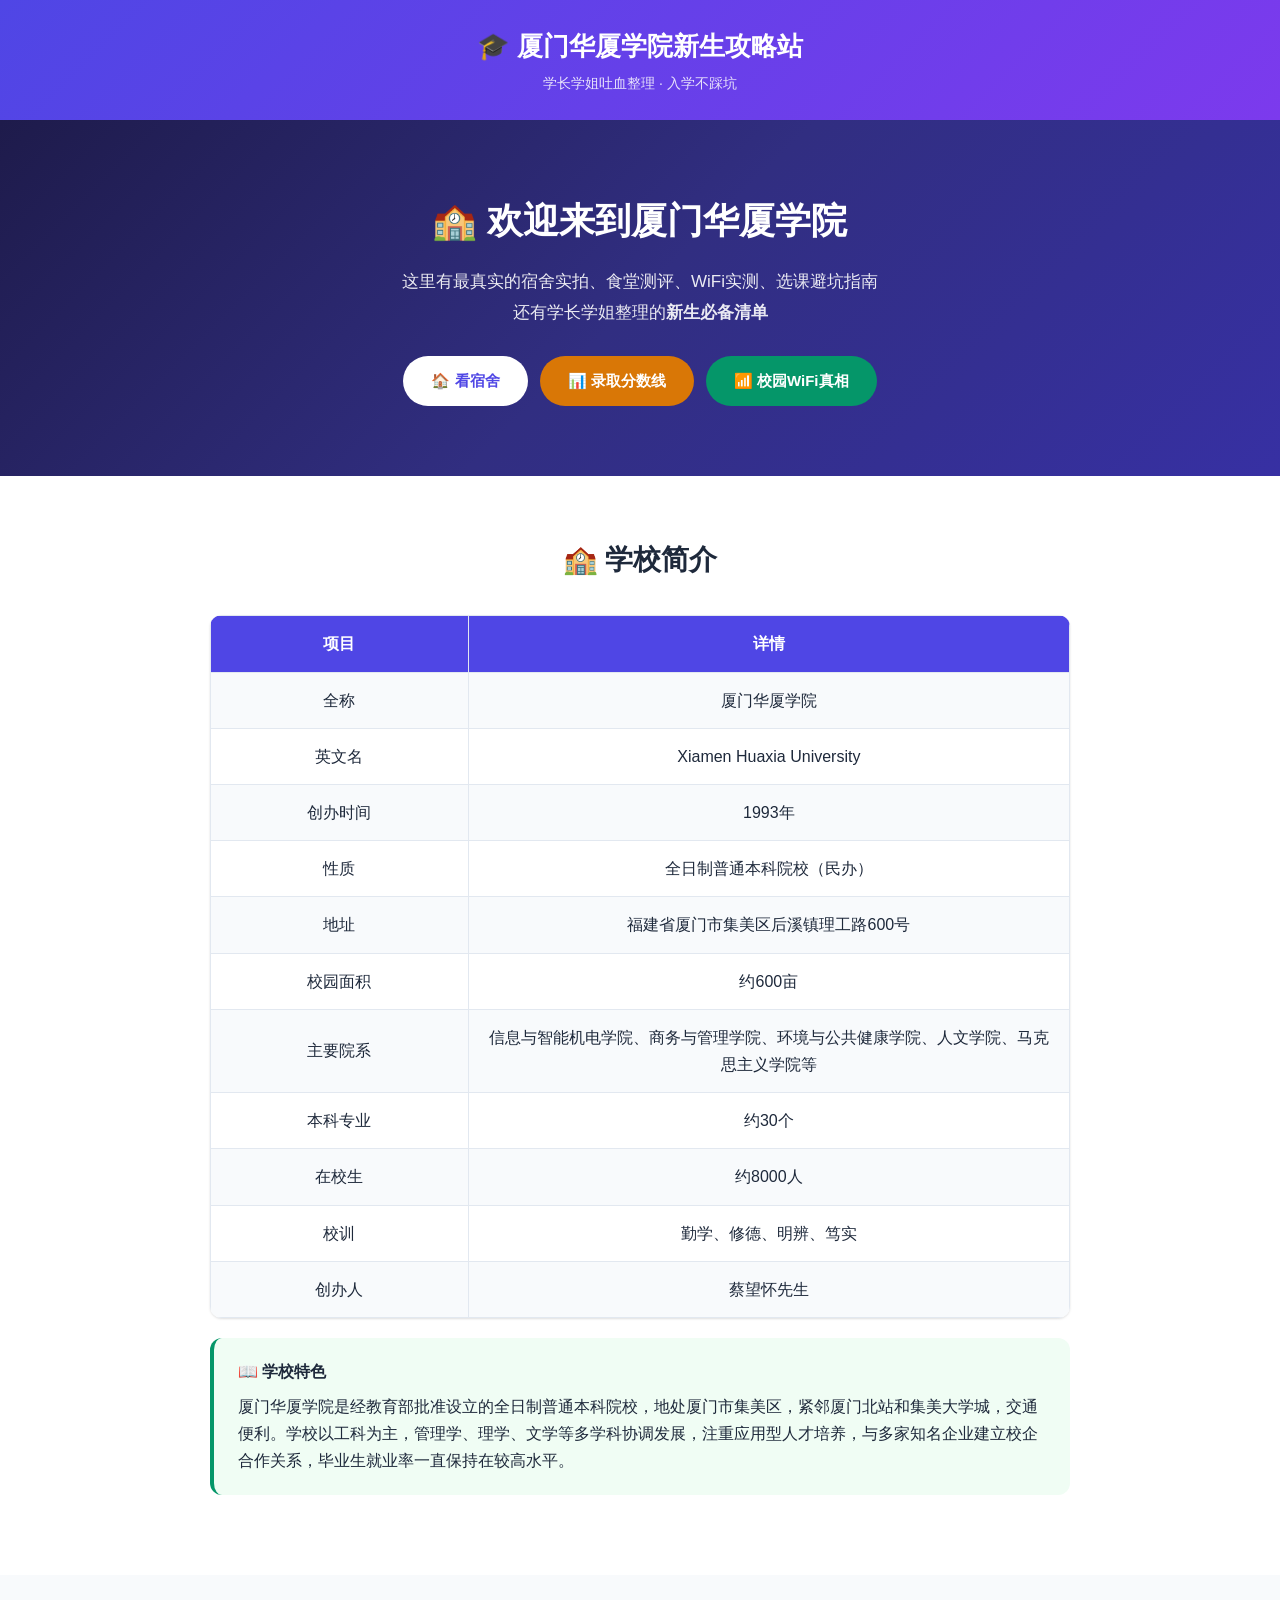
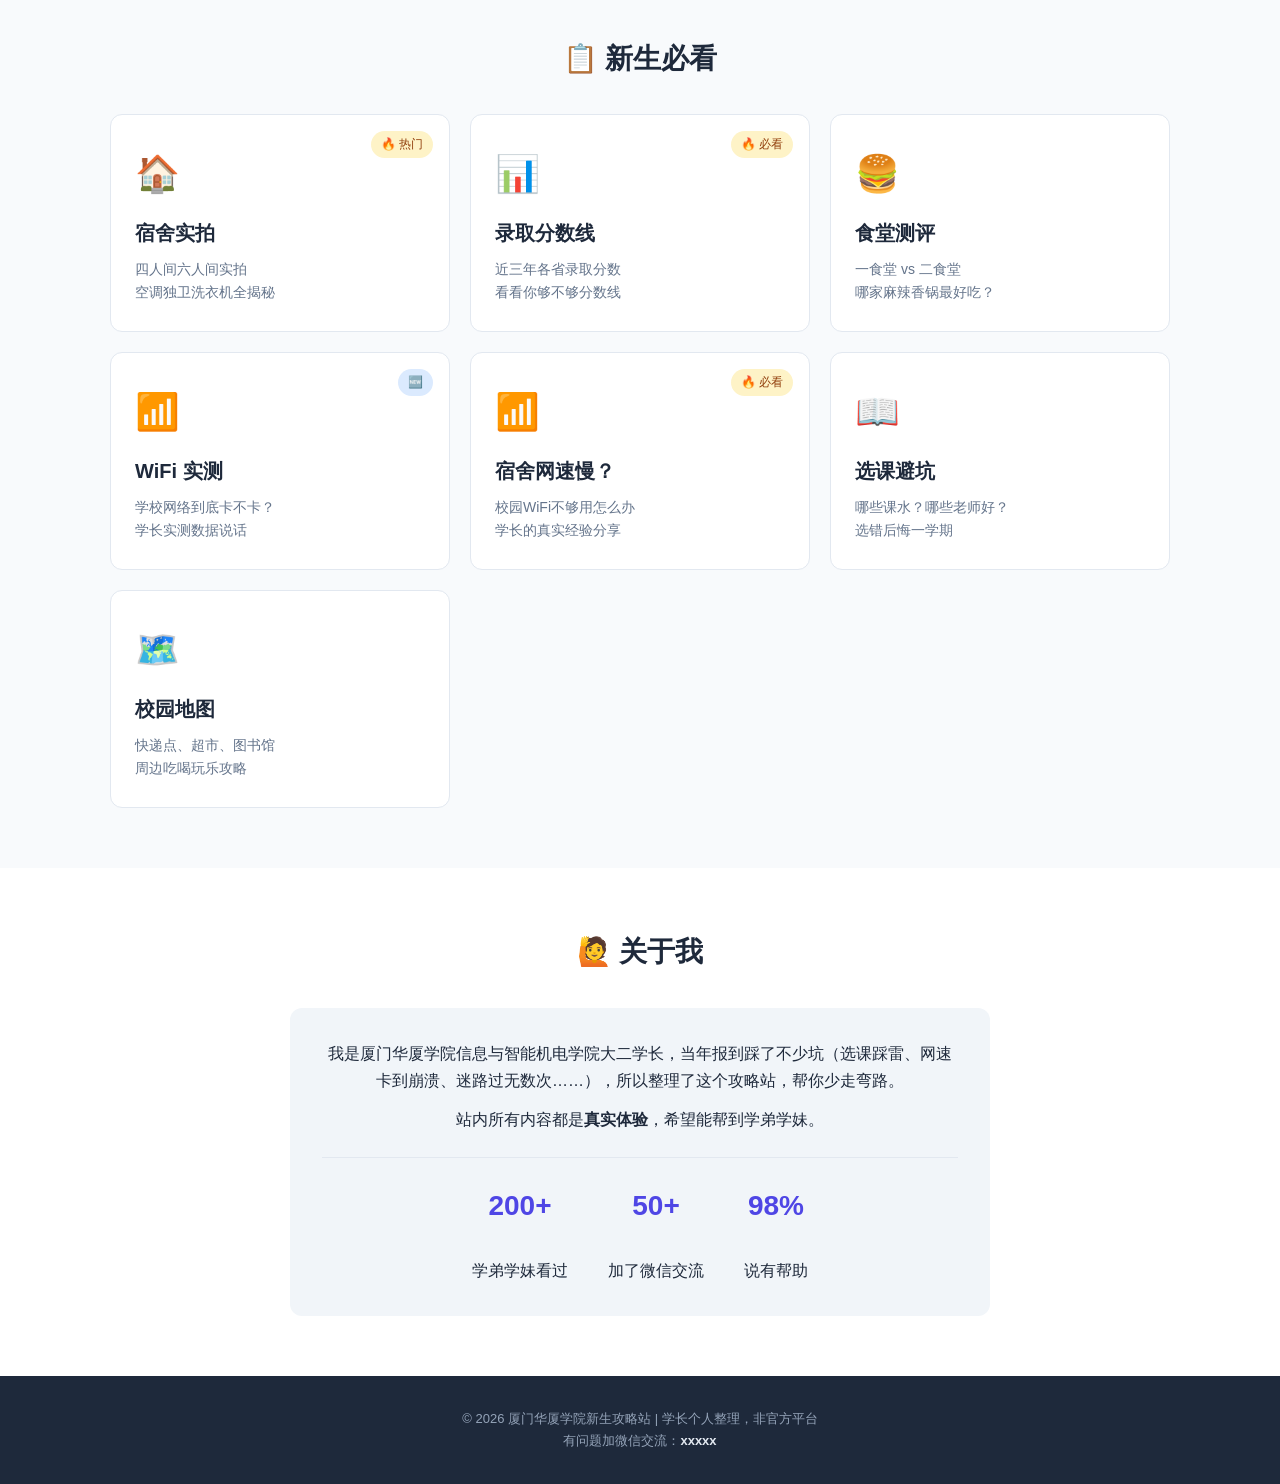
==== index.html @ 302c702e "完善：替换为厦门华厦学院真实信息 + 新增录取分数线页面" ====
<!DOCTYPE html>
<html lang="zh-CN">
<head>
<meta charset="UTF-8">
<meta name="viewport" content="width=device-width, initial-scale=1.0">
<title>厦门华厦学院新生攻略 — 学长整理的入学指南</title>
<meta name="description" content="厦门华厦学院最全新生攻略：学校简介、宿舍实拍、食堂测评、校园WiFi避坑、选课指南、录取分数线、流量解决方案。学长倾心整理，新生必看！">
<link rel="stylesheet" href="style.css">
</head>
<body>

<header class="header">
  <div class="container">
    <h1>🎓 厦门华厦学院新生攻略站</h1>
    <p class="subtitle">学长学姐吐血整理 · 入学不踩坑</p>
  </div>
</header>

<!-- ====== Hero ====== -->
<section class="hero">
  <div class="container">
    <div class="hero-content">
      <h2>🏫 欢迎来到厦门华厦学院</h2>
      <p>这里有最真实的宿舍实拍、食堂测评、WiFi实测、选课避坑指南<br>还有学长学姐整理的<b>新生必备清单</b></p>
      <div class="hero-buttons">
        <a href="dorm.html" class="btn btn-primary">🏠 看宿舍</a>
        <a href="scores.html" class="btn btn-warning">📊 录取分数线</a>
        <a href="wifi.html" class="btn btn-success">📶 校园WiFi真相</a>
      </div>
    </div>
  </div>
</section>

<!-- ====== 学校简介 ====== -->
<section class="section" style="background:#fff;">
  <div class="container" style="max-width:900px;">
    <h2 class="section-title">🏫 学校简介</h2>

    <table class="compare-table">
      <tr><th style="width:30%;">项目</th><th>详情</th></tr>
      <tr><td>全称</td><td>厦门华厦学院</td></tr>
      <tr><td>英文名</td><td>Xiamen Huaxia University</td></tr>
      <tr><td>创办时间</td><td>1993年</td></tr>
      <tr><td>性质</td><td>全日制普通本科院校（民办）</td></tr>
      <tr><td>地址</td><td>福建省厦门市集美区后溪镇理工路600号</td></tr>
      <tr><td>校园面积</td><td>约600亩</td></tr>
      <tr><td>主要院系</td><td>信息与智能机电学院、商务与管理学院、环境与公共健康学院、人文学院、马克思主义学院等</td></tr>
      <tr><td>本科专业</td><td>约30个</td></tr>
      <tr><td>在校生</td><td>约8000人</td></tr>
      <tr><td>校训</td><td>勤学、修德、明辨、笃实</td></tr>
      <tr><td>创办人</td><td>蔡望怀先生</td></tr>
    </table>

    <div class="info-box tip" style="margin-top:20px;">
      <h4>📖 学校特色</h4>
      <p>厦门华厦学院是经教育部批准设立的全日制普通本科院校，地处厦门市集美区，紧邻厦门北站和集美大学城，交通便利。学校以工科为主，管理学、理学、文学等多学科协调发展，注重应用型人才培养，与多家知名企业建立校企合作关系，毕业生就业率一直保持在较高水平。</p>
    </div>
  </div>
</section>

<!-- ====== 快速导航卡片 ====== -->
<section class="section cards-section">
  <div class="container">
    <h2 class="section-title">📋 新生必看</h2>
    <div class="cards-grid">

      <a href="dorm.html" class="card">
        <div class="card-icon">🏠</div>
        <h3>宿舍实拍</h3>
        <p>四人间六人间实拍<br>空调独卫洗衣机全揭秘</p>
        <span class="card-tag hot">🔥 热门</span>
      </a>

      <a href="scores.html" class="card">
        <div class="card-icon">📊</div>
        <h3>录取分数线</h3>
        <p>近三年各省录取分数<br>看看你够不够分数线</p>
        <span class="card-tag hot">🔥 必看</span>
      </a>

      <a href="canteen.html" class="card">
        <div class="card-icon">🍔</div>
        <h3>食堂测评</h3>
        <p>一食堂 vs 二食堂<br>哪家麻辣香锅最好吃？</p>
      </a>

      <a href="wifi.html" class="card">
        <div class="card-icon">📶</div>
        <h3>WiFi 实测</h3>
        <p>学校网络到底卡不卡？<br>学长实测数据说话</p>
        <span class="card-tag new">🆕</span>
      </a>

      <a href="card.html" class="card">
        <div class="card-icon">📶</div>
        <h3>宿舍网速慢？</h3>
        <p>校园WiFi不够用怎么办<br>学长的真实经验分享</p>
        <span class="card-tag hot">🔥 必看</span>
      </a>

      <a href="course.html" class="card">
        <div class="card-icon">📖</div>
        <h3>选课避坑</h3>
        <p>哪些课水？哪些老师好？<br>选错后悔一学期</p>
      </a>

      <a href="map.html" class="card">
        <div class="card-icon">🗺️</div>
        <h3>校园地图</h3>
        <p>快递点、超市、图书馆<br>周边吃喝玩乐攻略</p>
      </a>

    </div>
  </div>
</section>

<!-- ====== 信任区 ====== -->
<section class="section trust">
  <div class="container">
    <h2 class="section-title">🙋 关于我</h2>
    <div class="trust-box">
      <p>我是厦门华厦学院信息与智能机电学院大二学长，当年报到踩了不少坑（选课踩雷、网速卡到崩溃、迷路过无数次……），所以整理了这个攻略站，帮你少走弯路。</p>
      <p>站内所有内容都是<strong>真实体验</strong>，希望能帮到学弟学妹。</p>
      <div class="trust-stats">
        <div><strong>200+</strong><br>学弟学妹看过</div>
        <div><strong>50+</strong><br>加了微信交流</div>
        <div><strong>98%</strong><br>说有帮助</div>
      </div>
    </div>
  </div>
</section>

<footer class="footer">
  <div class="container">
    <p>© 2026 厦门华厦学院新生攻略站 | 学长个人整理，非官方平台</p>
    <p>有问题加微信交流：<strong>xxxxx</strong></p>
  </div>
</footer>

</body>
</html>
---- style.css ----
/* ══════════════════════════════════════════════
   XX大学新生攻略站 全局样式
   ══════════════════════════════════════════════ */

* { margin: 0; padding: 0; box-sizing: border-box; }

:root {
  --primary: #4f46e5;
  --primary-dark: #4338ca;
  --success: #059669;
  --warning: #d97706;
  --danger: #dc2626;
  --bg: #f8fafc;
  --bg-card: #fff;
  --text: #1e293b;
  --text-light: #64748b;
  --border: #e2e8f0;
  --shadow: 0 1px 3px rgba(0,0,0,.08), 0 1px 2px rgba(0,0,0,.06);
  --shadow-lg: 0 10px 25px rgba(0,0,0,.1);
  --radius: 12px;
}

body {
  font-family: -apple-system, BlinkMacSystemFont, 'Segoe UI', 'PingFang SC', 'Microsoft YaHei', sans-serif;
  background: var(--bg);
  color: var(--text);
  line-height: 1.7;
}

.container { max-width: 1100px; margin: 0 auto; padding: 0 20px; }
.section { padding: 60px 0; }
.section-title { font-size: 28px; font-weight: 800; margin-bottom: 32px; text-align: center; }

/* Header */
.header {
  background: linear-gradient(135deg, var(--primary), #7c3aed);
  color: #fff; padding: 24px 0; text-align: center;
}
.header h1 { font-size: 26px; }
.header .subtitle { font-size: 14px; opacity: .85; margin-top: 4px; }

/* Hero */
.hero {
  background: linear-gradient(135deg, #1e1b4b 0%, #312e81 50%, #3730a3 100%);
  color: #fff; padding: 70px 0; text-align: center;
}
.hero h2 { font-size: 36px; margin-bottom: 16px; }
.hero p { font-size: 17px; opacity: .9; line-height: 1.8; }
.hero-buttons { margin-top: 28px; display: flex; gap: 12px; justify-content: center; flex-wrap: wrap; }

/* Buttons */
.btn {
  display: inline-block; padding: 12px 28px; border-radius: 50px;
  font-size: 15px; font-weight: 600; text-decoration: none;
  transition: transform .2s, box-shadow .2s;
}
.btn:hover { transform: translateY(-2px); box-shadow: var(--shadow-lg); }
.btn-primary { background: #fff; color: var(--primary); }
.btn-warning { background: var(--warning); color: #fff; }
.btn-success { background: var(--success); color: #fff; }
.btn-outline { border: 2px solid #fff; color: #fff; background: transparent; }
.btn-lg { padding: 16px 40px; font-size: 18px; }

/* Cards Grid */
.cards-grid {
  display: grid;
  grid-template-columns: repeat(auto-fit, minmax(300px, 1fr));
  gap: 20px;
}
.card {
  background: var(--bg-card); border-radius: var(--radius);
  padding: 28px 24px; text-decoration: none; color: var(--text);
  border: 1px solid var(--border);
  transition: transform .2s, box-shadow .2s;
  position: relative; overflow: hidden;
}
.card:hover { transform: translateY(-4px); box-shadow: var(--shadow-lg); }
.card-icon { font-size: 36px; margin-bottom: 12px; }
.card h3 { font-size: 20px; margin-bottom: 8px; }
.card p { font-size: 14px; color: var(--text-light); line-height: 1.6; }
.card-tag {
  position: absolute; top: 16px; right: 16px;
  font-size: 12px; padding: 3px 10px; border-radius: 20px;
  background: #fef3c7; color: #92400e;
}
.card-tag.new { background: #dbeafe; color: #1e40af; }

/* Trust */
.trust { background: #fff; }
.trust-box {
  max-width: 700px; margin: 0 auto; text-align: center;
  background: #f1f5f9; padding: 32px; border-radius: var(--radius);
}
.trust-box p { margin-bottom: 12px; }
.trust-stats {
  display: flex; gap: 40px; justify-content: center;
  margin-top: 24px; padding-top: 24px; border-top: 1px solid var(--border);
}
.trust-stats div { text-align: center; }
.trust-stats strong { font-size: 28px; color: var(--primary); display: block; }

/* Footer */
.footer {
  background: #1e293b; color: #94a3b8;
  text-align: center; padding: 32px 0; font-size: 13px;
}
.footer strong { color: #e2e8f0; }

/* Page Banner */
.page-banner {
  background: linear-gradient(135deg, #1e1b4b, #3730a3);
  color: #fff; padding: 50px 0; text-align: center;
}
.page-banner h2 { font-size: 32px; margin-bottom: 8px; }
.page-banner p { opacity: .85; }

/* Content area */
.content-area { padding: 50px 0; }
.content-area .container { max-width: 800px; }
.content-area h3 { font-size: 22px; margin: 32px 0 12px; color: var(--primary); }
.content-area h3:first-child { margin-top: 0; }
.content-area p { margin-bottom: 16px; color: var(--text-light); }

/* Info Box */
.info-box {
  border-radius: var(--radius); padding: 20px 24px; margin: 20px 0;
  border-left: 4px solid;
}
.info-box.tip { background: #f0fdf4; border-color: var(--success); }
.info-box.warn { background: #fffbeb; border-color: var(--warning); }
.info-box.danger { background: #fef2f2; border-color: var(--danger); }
.info-box h4 { margin-bottom: 8px; font-size: 16px; }

/* Table */
.compare-table {
  width: 100%; border-collapse: collapse; margin: 20px 0;
  border-radius: var(--radius); overflow: hidden;
  box-shadow: var(--shadow);
}
.compare-table th, .compare-table td {
  padding: 14px 16px; text-align: center; border: 1px solid var(--border);
}
.compare-table th { background: var(--primary); color: #fff; font-weight: 600; }
.compare-table tr:nth-child(even) { background: #f8fafc; }
.compare-table .highlight { background: #fef3c7 !important; font-weight: 700; }

/* CTA Section */
.cta-section {
  background: linear-gradient(135deg, var(--primary), #7c3aed);
  color: #fff; border-radius: var(--radius);
  padding: 40px; text-align: center; margin: 40px 0;
}
.cta-section h3 { color: #fff !important; font-size: 24px; margin-bottom: 12px; }
.cta-section p { color: rgba(255,255,255,.9) !important; margin-bottom: 20px; }
.cta-section .btn { background: #fff; color: var(--primary); }

/* QR / Contact */
.contact-row {
  display: flex; gap: 24px; flex-wrap: wrap; margin-top: 24px;
}
.contact-card {
  flex: 1; min-width: 200px;
  background: var(--bg-card); border-radius: var(--radius);
  padding: 24px; text-align: center; border: 1px solid var(--border);
}
.contact-card h4 { margin-bottom: 8px; }
.contact-card .big-icon { font-size: 40px; }

/* Back link */
.back-link {
  display: inline-block; margin-bottom: 20px;
  color: var(--text-light); text-decoration: none; font-size: 14px;
}
.back-link:hover { color: var(--primary); }

/* Photo grid (dorm) */
.photo-grid {
  display: grid;
  grid-template-columns: repeat(auto-fit, minmax(240px, 1fr));
  gap: 16px; margin: 20px 0;
}
.photo-card {
  background: var(--bg-card); border-radius: var(--radius);
  padding: 16px; border: 1px solid var(--border); text-align: center;
}
.photo-placeholder {
  width: 100%; height: 180px; border-radius: 8px;
  display: flex; align-items: center; justify-content: center;
  font-size: 48px; color: #94a3b8; margin-bottom: 10px;
}
.photo-card p { font-size: 13px; margin: 0 !important; }

/* Responsive */
@media (max-width: 768px) {
  .hero h2 { font-size: 26px; }
  .cards-grid { grid-template-columns: 1fr; }
  .hero-buttons { flex-direction: column; align-items: center; }
  .trust-stats { flex-direction: column; gap: 16px; }
  .compare-table { font-size: 12px; }
  .compare-table th, .compare-table td { padding: 8px; }
}
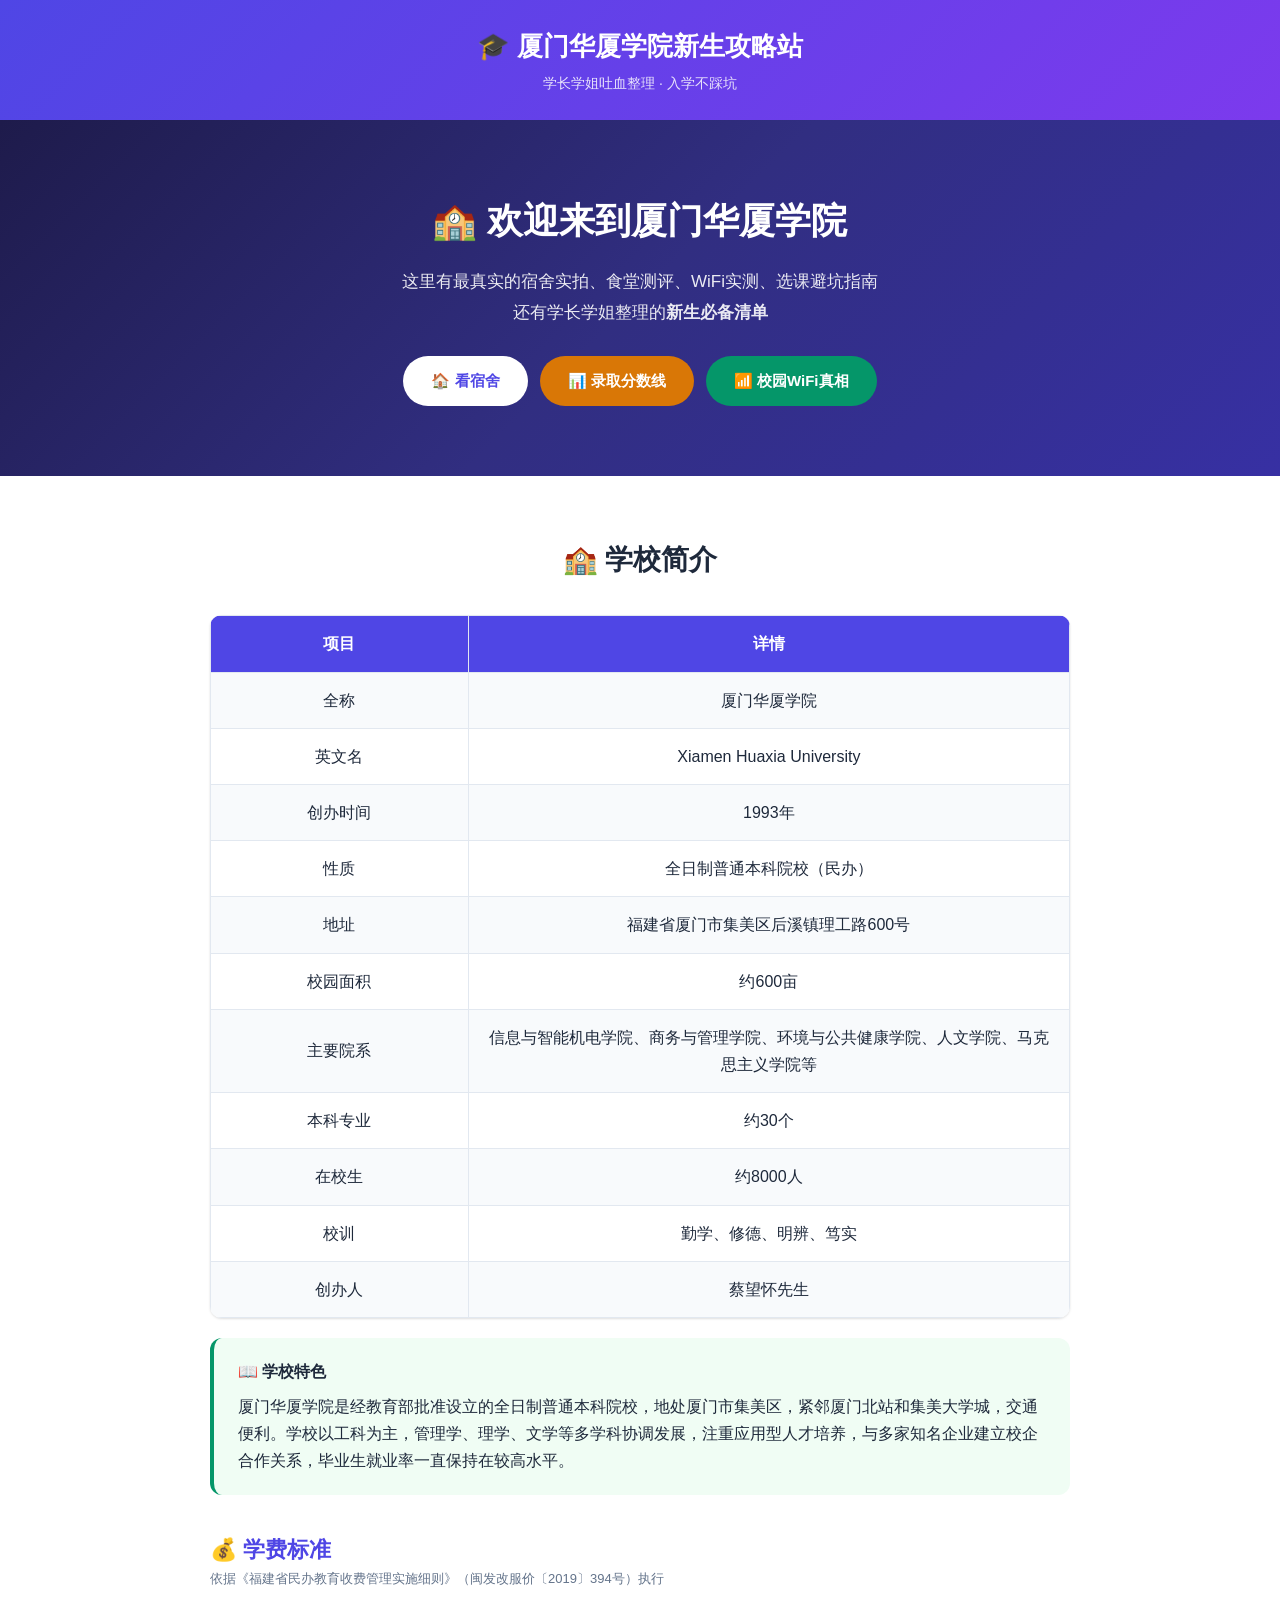
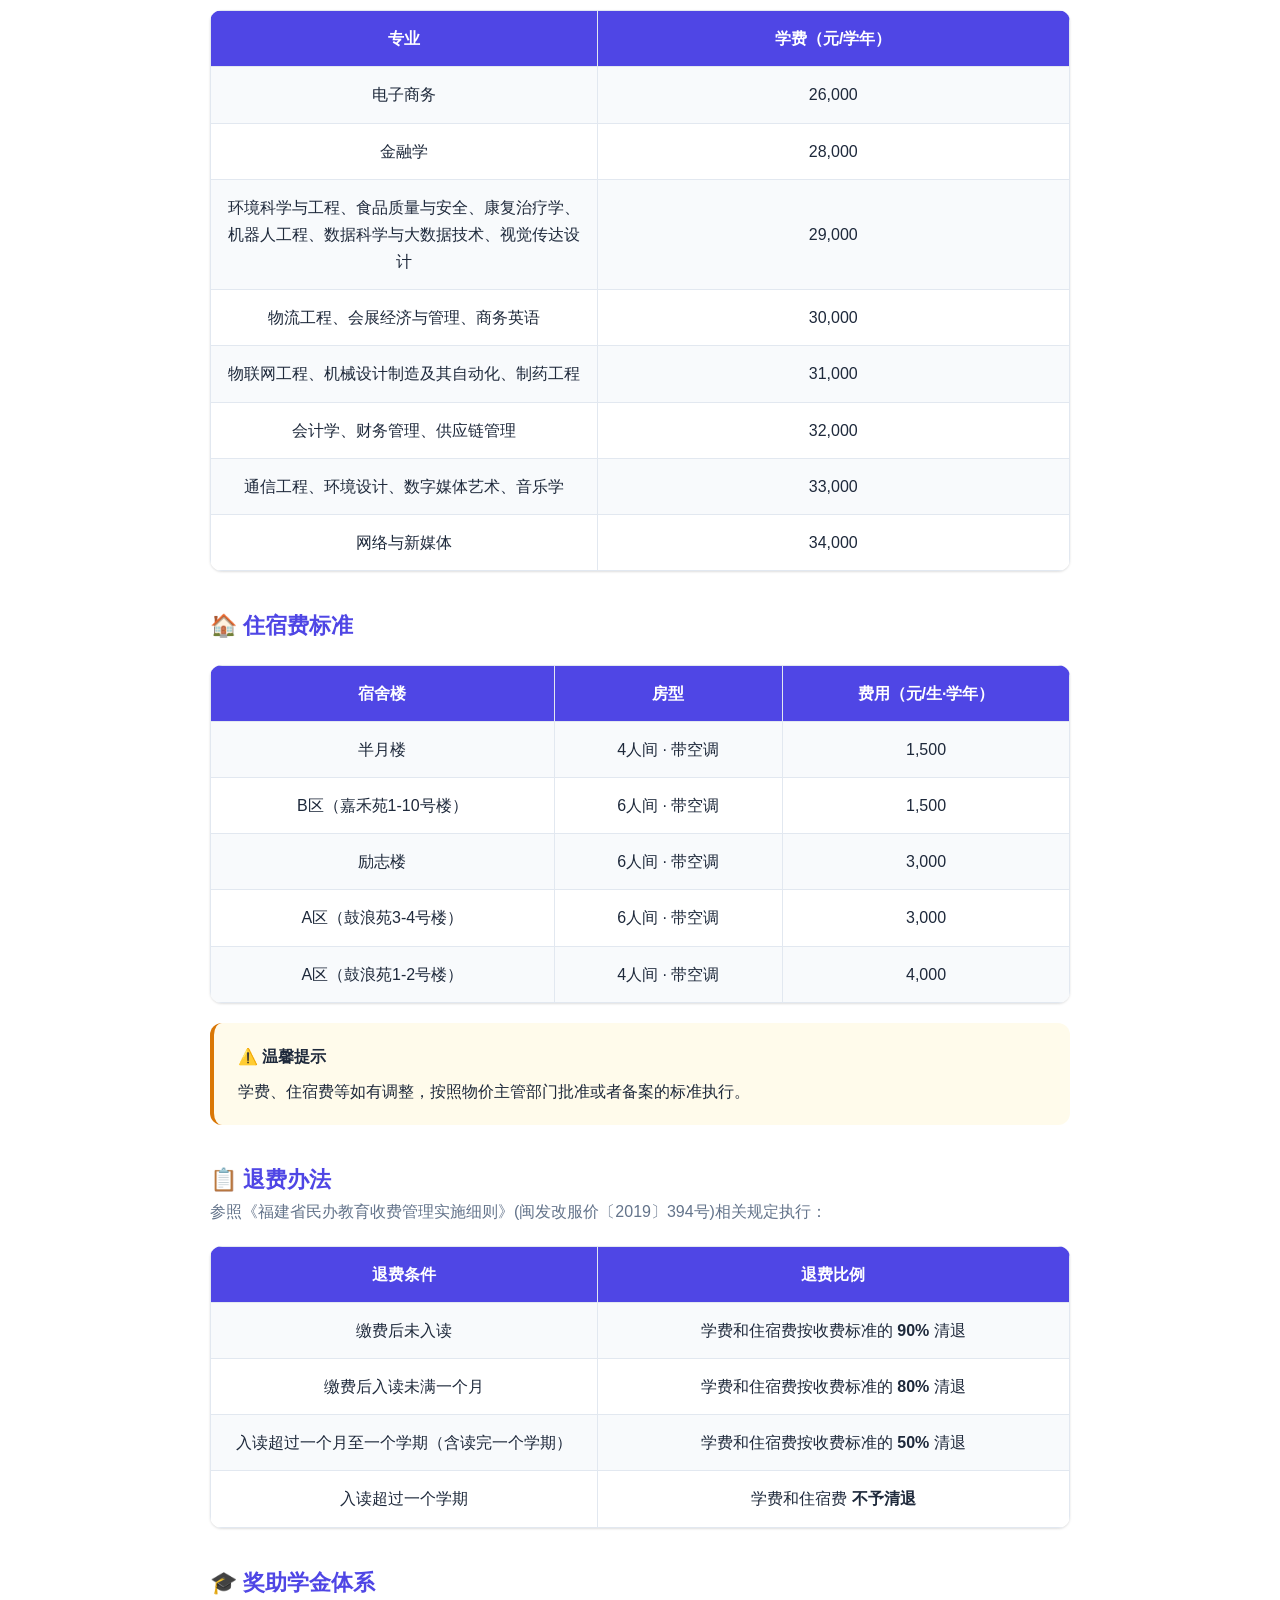
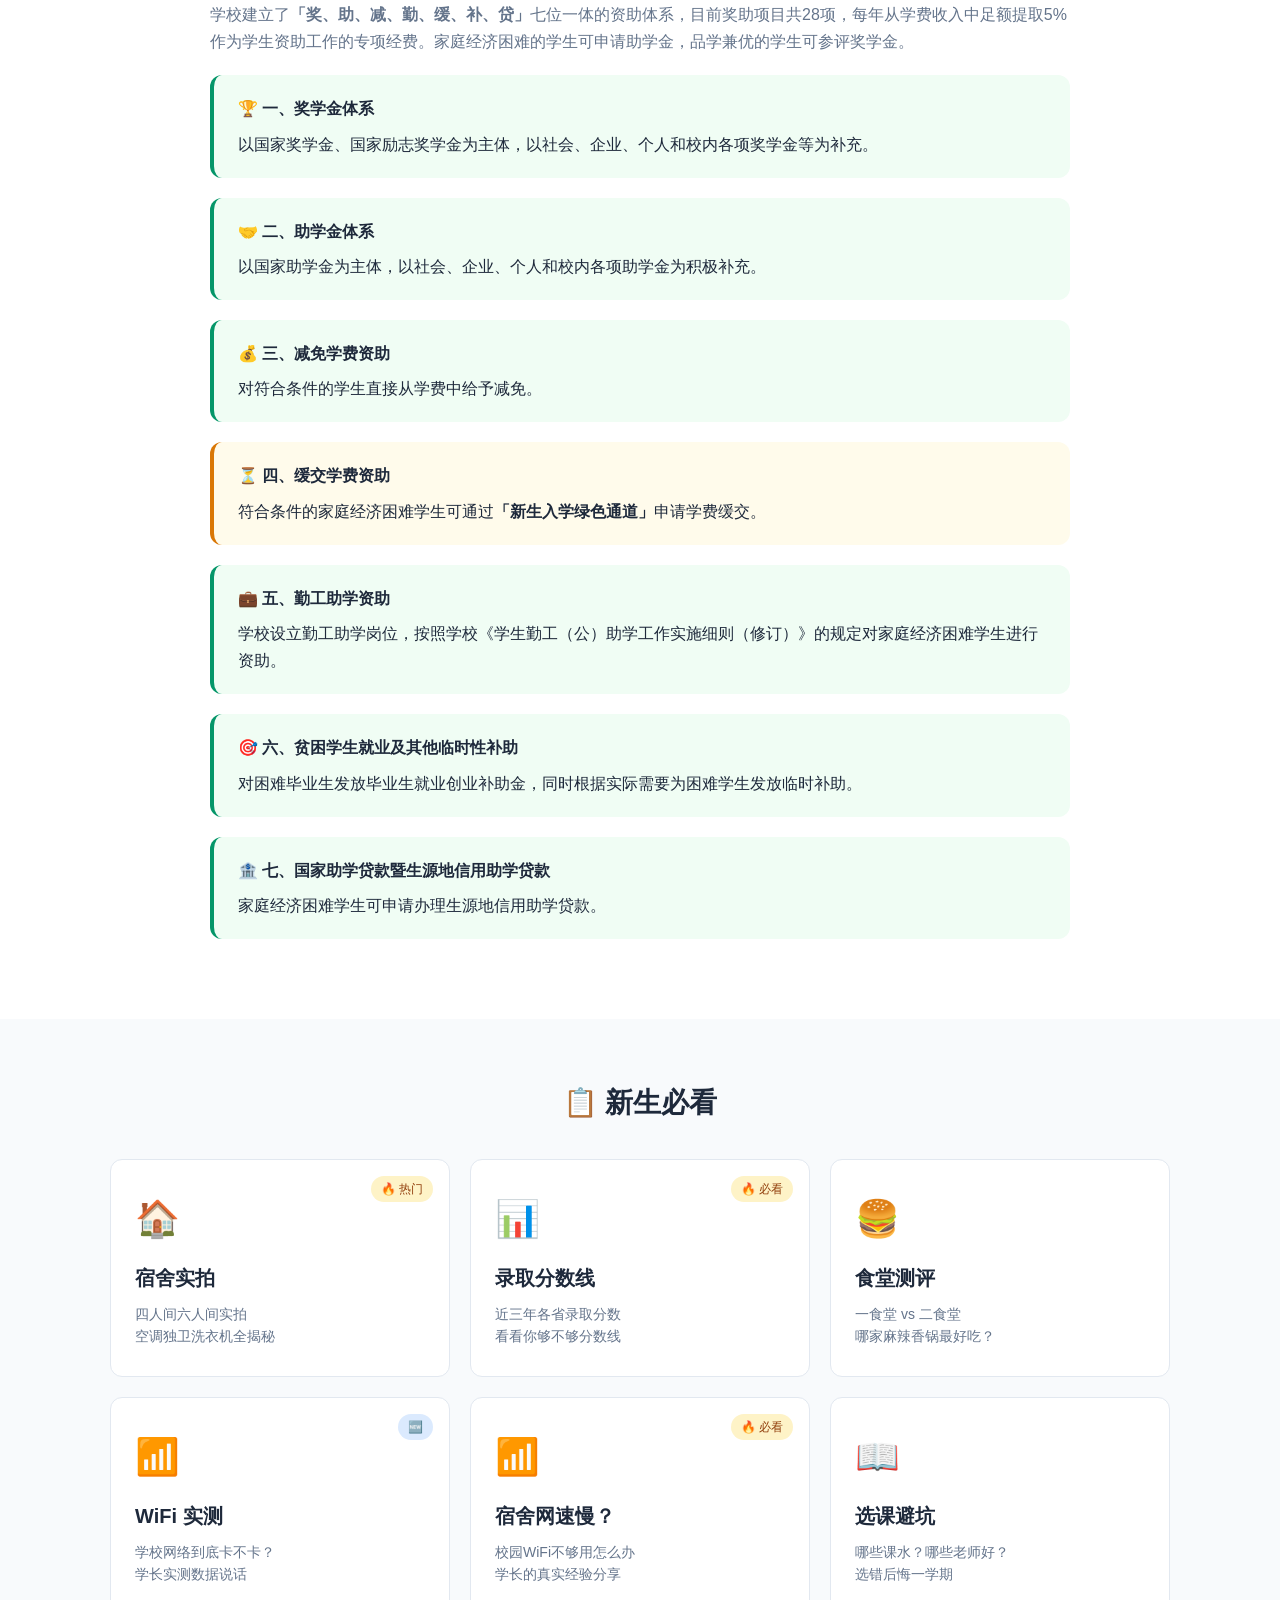
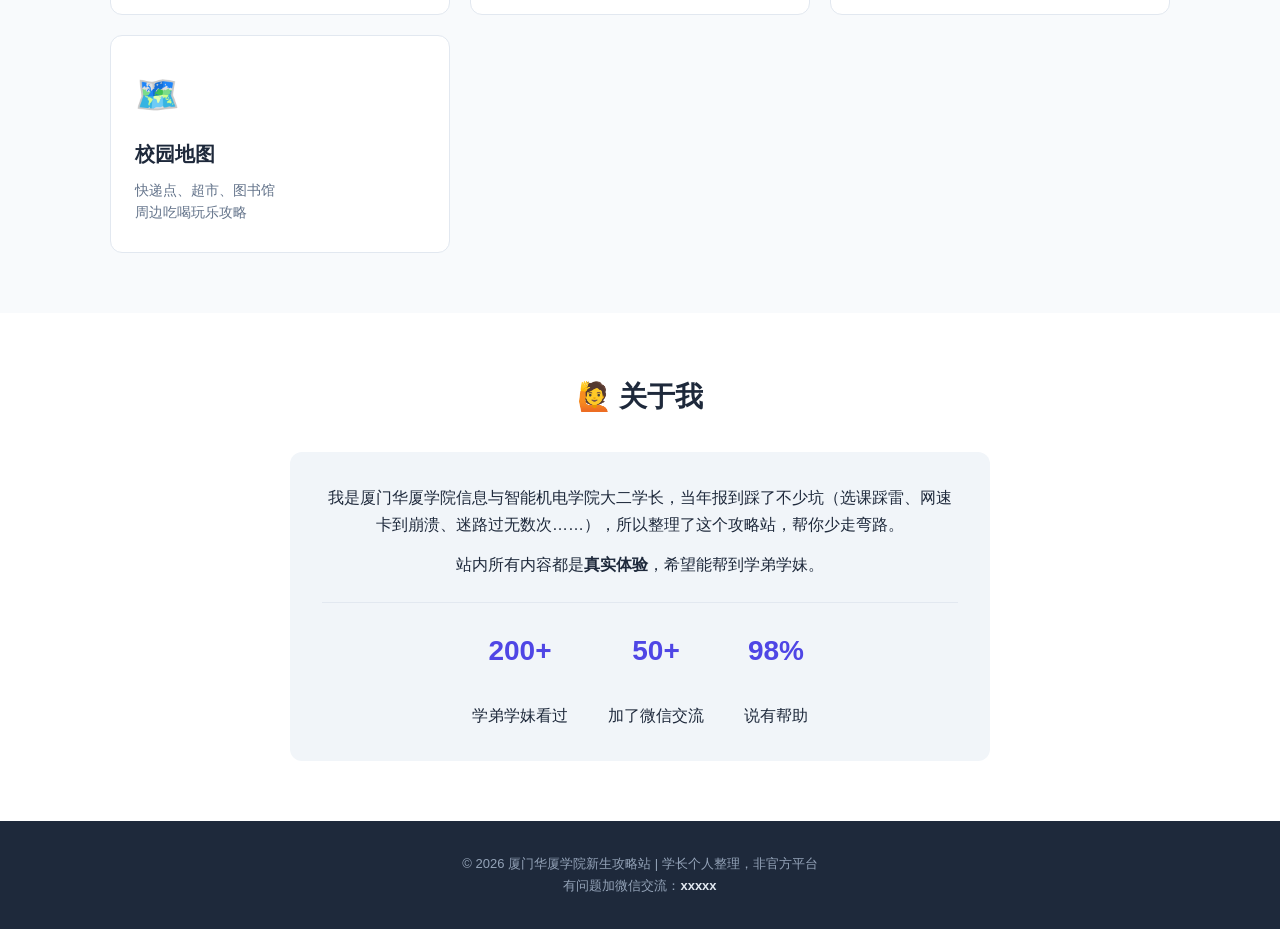
==== commit b6400f6c: "新增学费、住宿费、退费办法及奖助学金体系介绍" ====
--- a/index.html
+++ b/index.html
@@ -55,6 +55,87 @@
       <h4>📖 学校特色</h4>
       <p>厦门华厦学院是经教育部批准设立的全日制普通本科院校，地处厦门市集美区，紧邻厦门北站和集美大学城，交通便利。学校以工科为主，管理学、理学、文学等多学科协调发展，注重应用型人才培养，与多家知名企业建立校企合作关系，毕业生就业率一直保持在较高水平。</p>
     </div>
+
+    <!-- ====== 学费标准 ====== -->
+    <h3 style="font-size:22px;margin-top:36px;color:var(--primary);">💰 学费标准</h3>
+    <p style="color:var(--text-light);font-size:13px;margin-bottom:12px;">依据《福建省民办教育收费管理实施细则》（闽发改服价〔2019〕394号）执行</p>
+    <table class="compare-table">
+      <tr><th style="width:45%;">专业</th><th>学费（元/学年）</th></tr>
+      <tr><td>电子商务</td><td>26,000</td></tr>
+      <tr><td>金融学</td><td>28,000</td></tr>
+      <tr><td>环境科学与工程、食品质量与安全、康复治疗学、机器人工程、数据科学与大数据技术、视觉传达设计</td><td>29,000</td></tr>
+      <tr><td>物流工程、会展经济与管理、商务英语</td><td>30,000</td></tr>
+      <tr><td>物联网工程、机械设计制造及其自动化、制药工程</td><td>31,000</td></tr>
+      <tr><td>会计学、财务管理、供应链管理</td><td>32,000</td></tr>
+      <tr><td>通信工程、环境设计、数字媒体艺术、音乐学</td><td>33,000</td></tr>
+      <tr><td>网络与新媒体</td><td>34,000</td></tr>
+    </table>
+
+    <!-- ====== 住宿费标准 ====== -->
+    <h3 style="font-size:22px;margin-top:36px;color:var(--primary);">🏠 住宿费标准</h3>
+    <table class="compare-table">
+      <tr><th style="width:40%;">宿舍楼</th><th>房型</th><th>费用（元/生·学年）</th></tr>
+      <tr><td>半月楼</td><td>4人间 · 带空调</td><td>1,500</td></tr>
+      <tr><td>B区（嘉禾苑1-10号楼）</td><td>6人间 · 带空调</td><td>1,500</td></tr>
+      <tr><td>励志楼</td><td>6人间 · 带空调</td><td>3,000</td></tr>
+      <tr><td>A区（鼓浪苑3-4号楼）</td><td>6人间 · 带空调</td><td>3,000</td></tr>
+      <tr><td>A区（鼓浪苑1-2号楼）</td><td>4人间 · 带空调</td><td>4,000</td></tr>
+    </table>
+    <div class="info-box warn" style="margin-top:16px;">
+      <h4>⚠️ 温馨提示</h4>
+      <p>学费、住宿费等如有调整，按照物价主管部门批准或者备案的标准执行。</p>
+    </div>
+
+    <!-- ====== 退费办法 ====== -->
+    <h3 style="font-size:22px;margin-top:36px;color:var(--primary);">📋 退费办法</h3>
+    <p style="color:var(--text-light);margin-bottom:12px;">参照《福建省民办教育收费管理实施细则》(闽发改服价〔2019〕394号)相关规定执行：</p>
+    <table class="compare-table">
+      <tr><th style="width:45%;">退费条件</th><th>退费比例</th></tr>
+      <tr><td>缴费后未入读</td><td>学费和住宿费按收费标准的 <strong>90%</strong> 清退</td></tr>
+      <tr><td>缴费后入读未满一个月</td><td>学费和住宿费按收费标准的 <strong>80%</strong> 清退</td></tr>
+      <tr><td>入读超过一个月至一个学期（含读完一个学期）</td><td>学费和住宿费按收费标准的 <strong>50%</strong> 清退</td></tr>
+      <tr><td>入读超过一个学期</td><td>学费和住宿费 <strong>不予清退</strong></td></tr>
+    </table>
+
+    <!-- ====== 奖助学金体系 ====== -->
+    <h3 style="font-size:22px;margin-top:36px;color:var(--primary);">🎓 奖助学金体系</h3>
+    <p style="color:var(--text-light);margin-bottom:16px;">学校建立了<strong>「奖、助、减、勤、缓、补、贷」</strong>七位一体的资助体系，目前奖助项目共28项，每年从学费收入中足额提取5%作为学生资助工作的专项经费。家庭经济困难的学生可申请助学金，品学兼优的学生可参评奖学金。</p>
+
+    <div class="info-box tip">
+      <h4>🏆 一、奖学金体系</h4>
+      <p>以国家奖学金、国家励志奖学金为主体，以社会、企业、个人和校内各项奖学金等为补充。</p>
+    </div>
+
+    <div class="info-box tip">
+      <h4>🤝 二、助学金体系</h4>
+      <p>以国家助学金为主体，以社会、企业、个人和校内各项助学金为积极补充。</p>
+    </div>
+
+    <div class="info-box tip">
+      <h4>💰 三、减免学费资助</h4>
+      <p>对符合条件的学生直接从学费中给予减免。</p>
+    </div>
+
+    <div class="info-box warn">
+      <h4>⏳ 四、缓交学费资助</h4>
+      <p>符合条件的家庭经济困难学生可通过<strong>「新生入学绿色通道」</strong>申请学费缓交。</p>
+    </div>
+
+    <div class="info-box tip">
+      <h4>💼 五、勤工助学资助</h4>
+      <p>学校设立勤工助学岗位，按照学校《学生勤工（公）助学工作实施细则（修订）》的规定对家庭经济困难学生进行资助。</p>
+    </div>
+
+    <div class="info-box tip">
+      <h4>🎯 六、贫困学生就业及其他临时性补助</h4>
+      <p>对困难毕业生发放毕业生就业创业补助金，同时根据实际需要为困难学生发放临时补助。</p>
+    </div>
+
+    <div class="info-box tip">
+      <h4>🏦 七、国家助学贷款暨生源地信用助学贷款</h4>
+      <p>家庭经济困难学生可申请办理生源地信用助学贷款。</p>
+    </div>
+
   </div>
 </section>
 
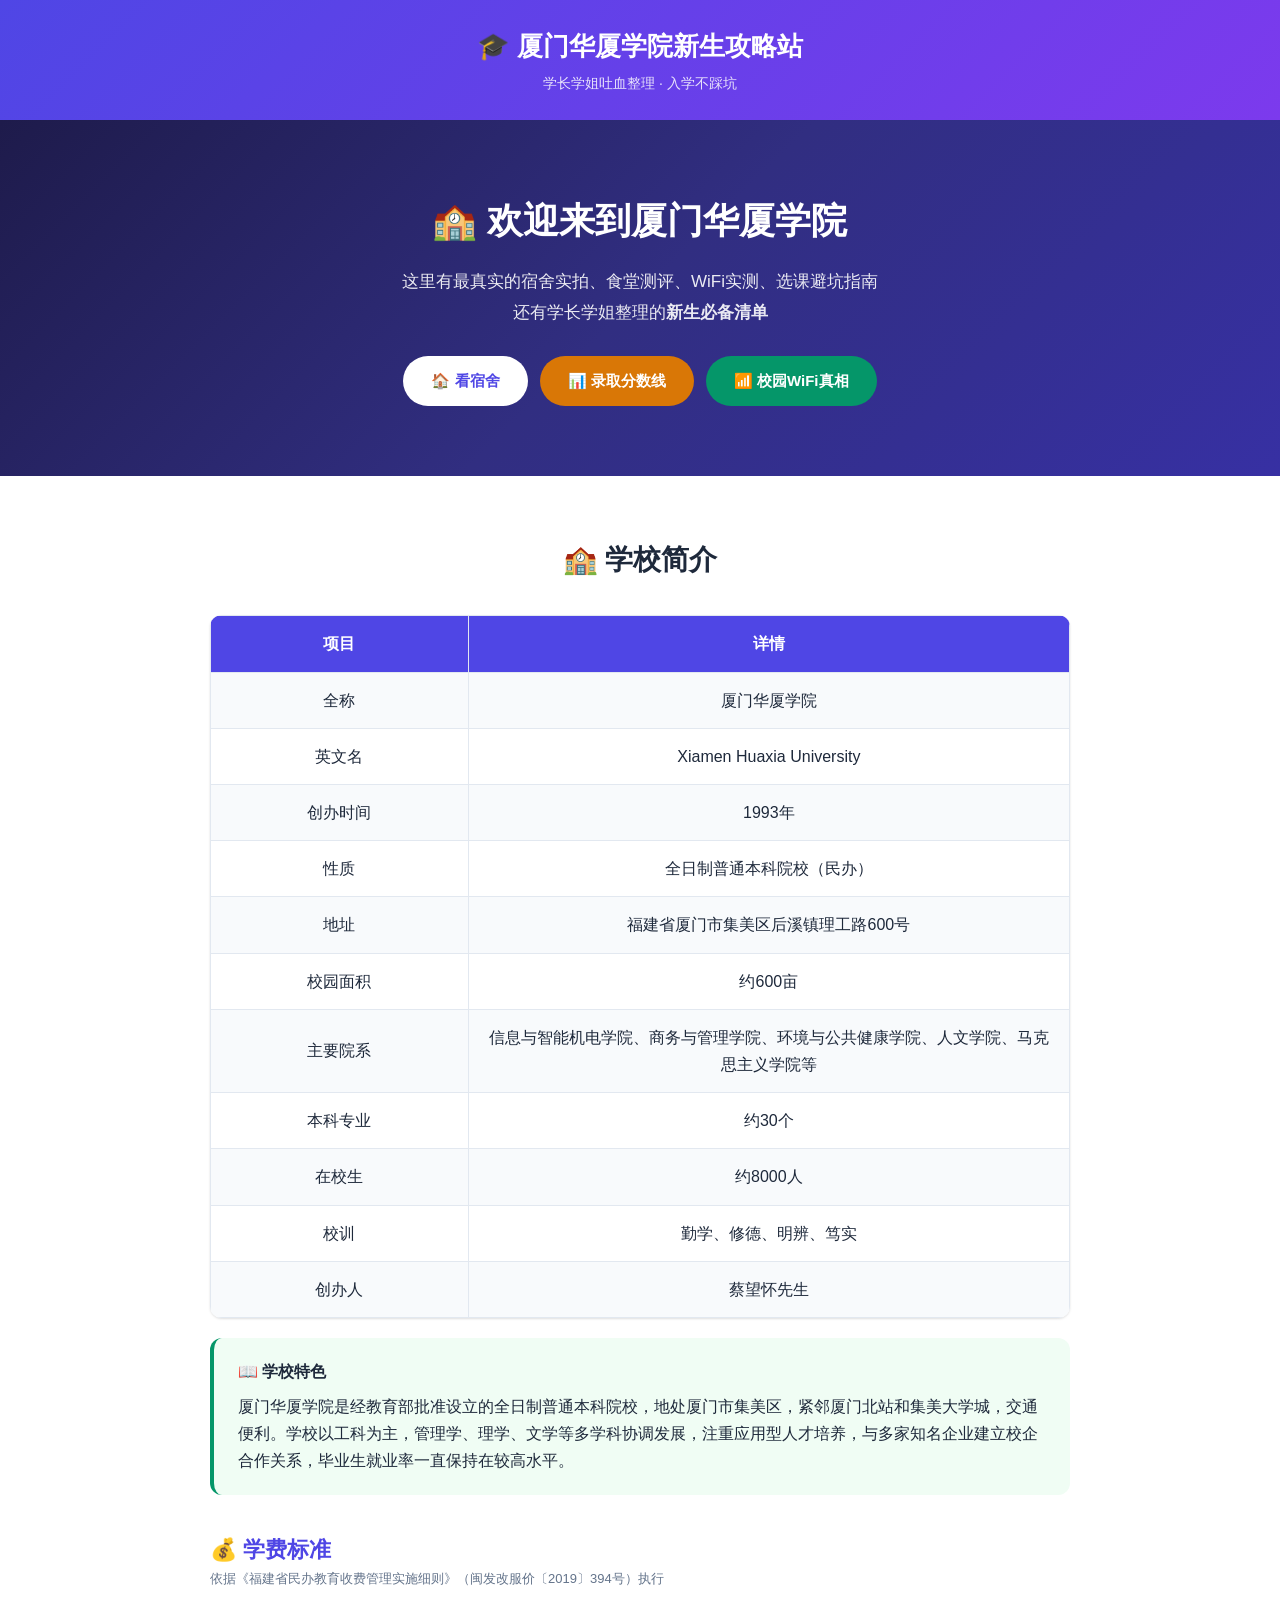
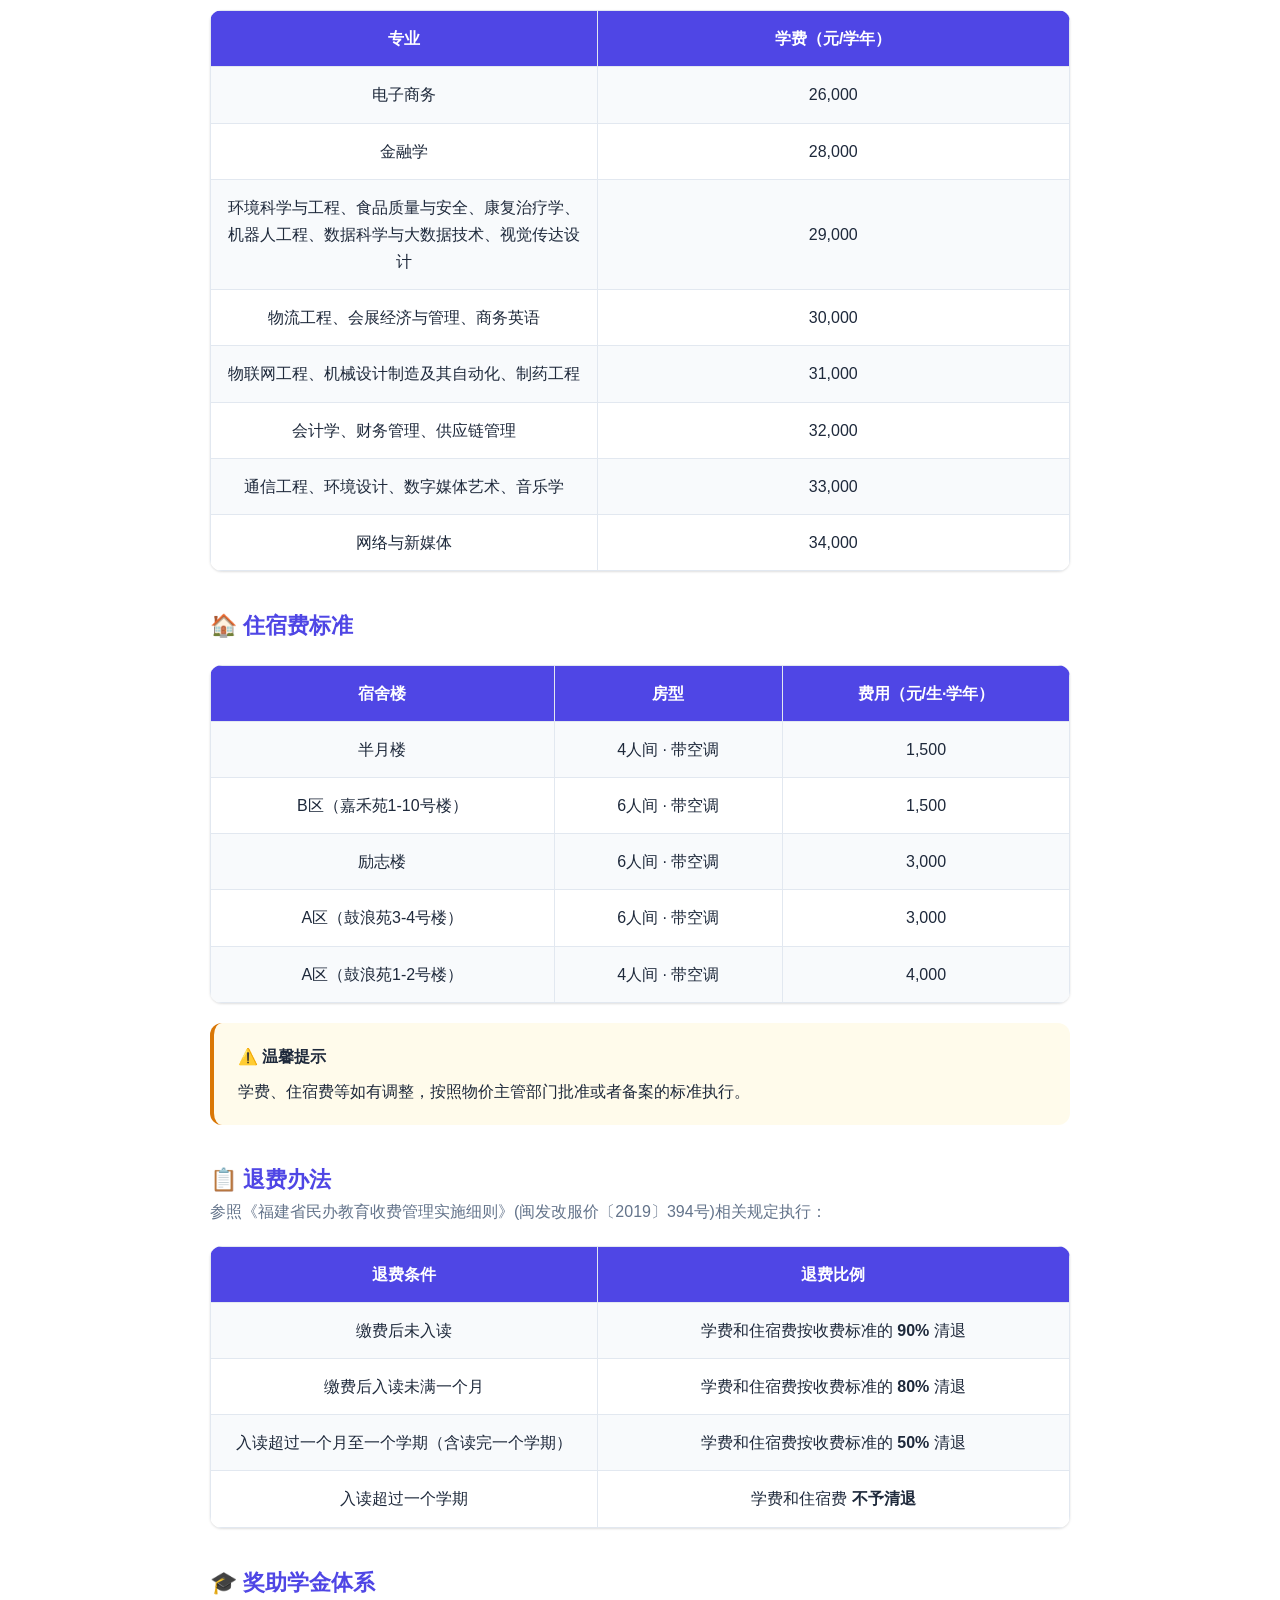
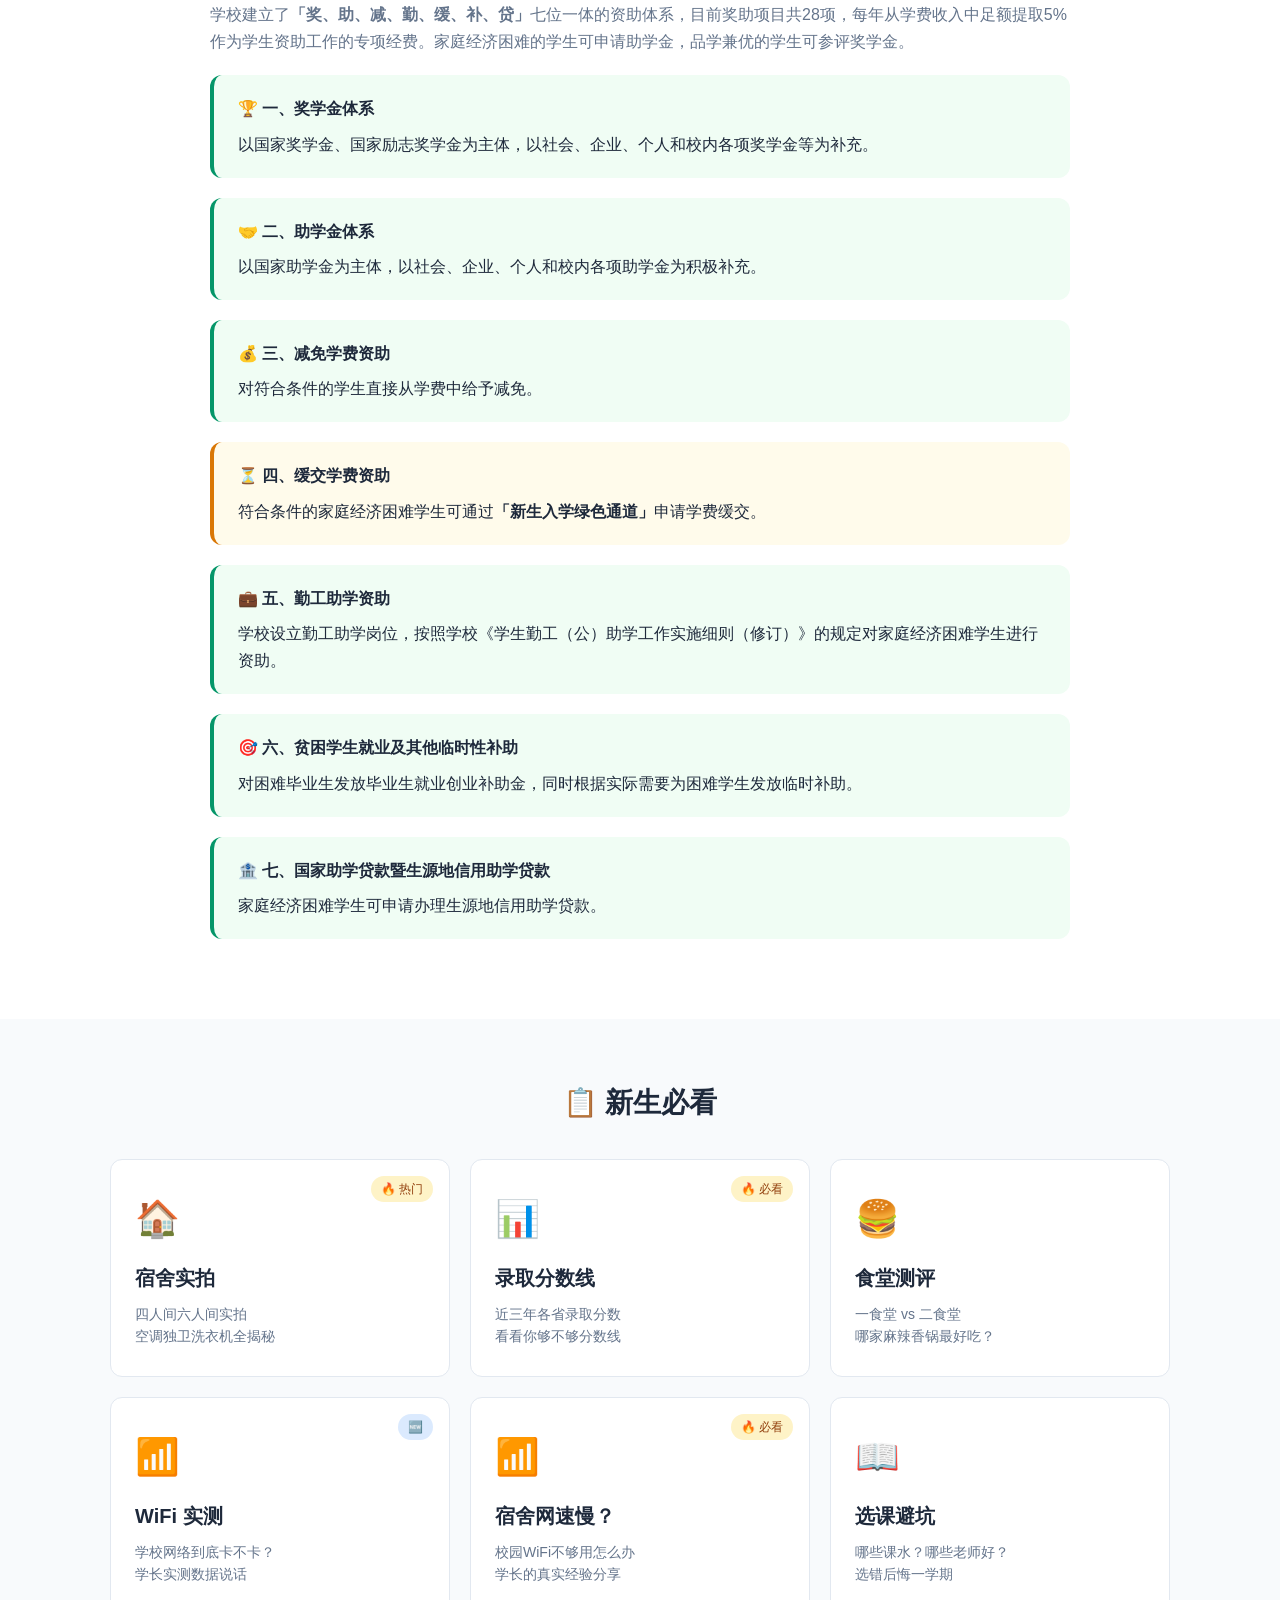
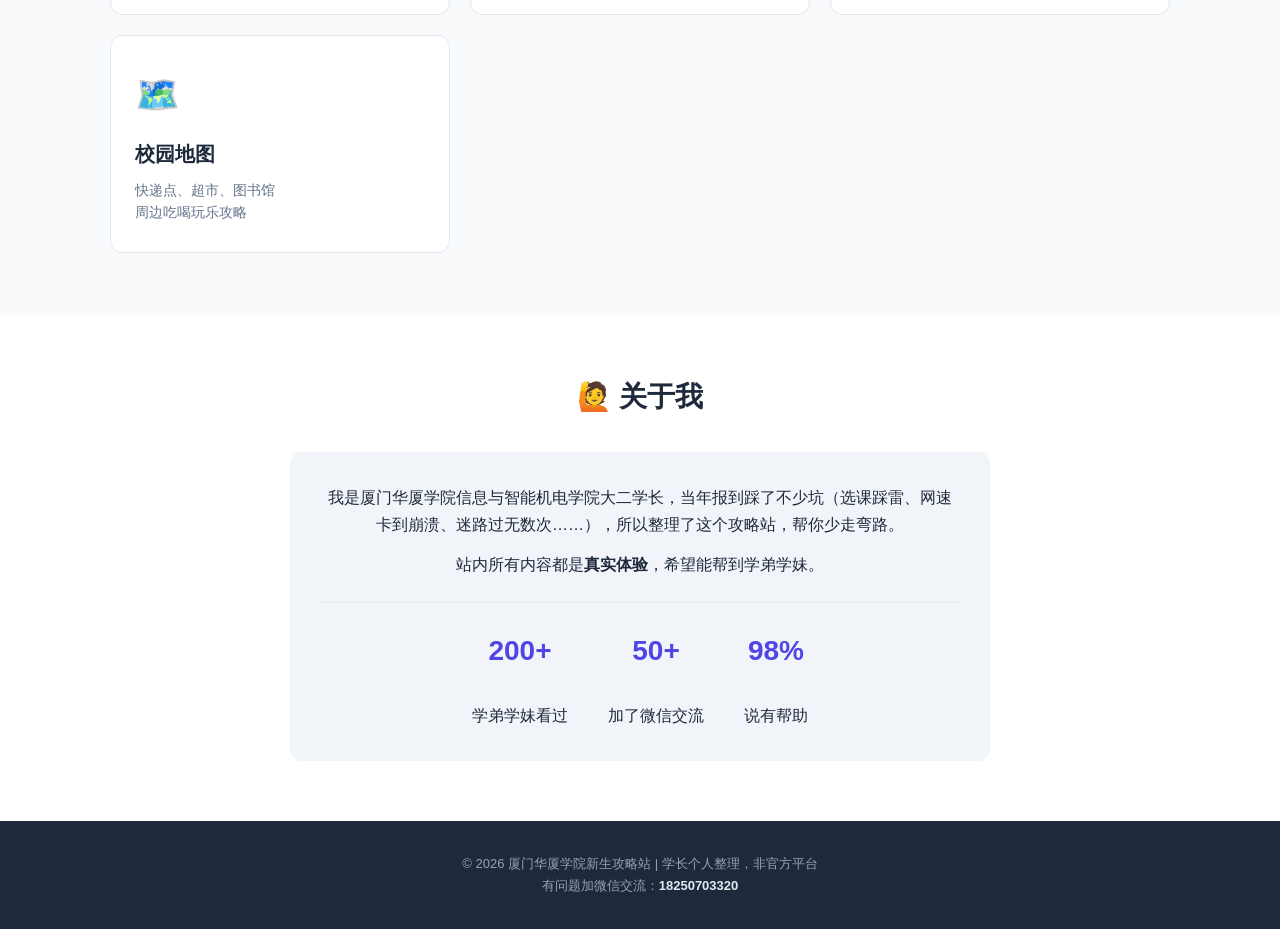
==== commit 112266dd: "插入真实宿舍/食堂照片、校园卡推广页大改版、新增Claude AI专题、统一微信号18250703320" ====
--- a/index.html
+++ b/index.html
@@ -1,6 +1,11 @@
 <!DOCTYPE html>
 <html lang="zh-CN">
 <head>
+<script>
+if (location.protocol === 'http:' && location.host === 'xmhx1.top') {
+  location.replace('https://xmhx1.top' + location.pathname + location.search + location.hash);
+}
+</script>
 <meta charset="UTF-8">
 <meta name="viewport" content="width=device-width, initial-scale=1.0">
 <title>厦门华厦学院新生攻略 — 学长整理的入学指南</title>
@@ -214,7 +219,7 @@
 <footer class="footer">
   <div class="container">
     <p>© 2026 厦门华厦学院新生攻略站 | 学长个人整理，非官方平台</p>
-    <p>有问题加微信交流：<strong>xxxxx</strong></p>
+    <p>有问题加微信交流：<strong>18250703320</strong></p>
   </div>
 </footer>
 
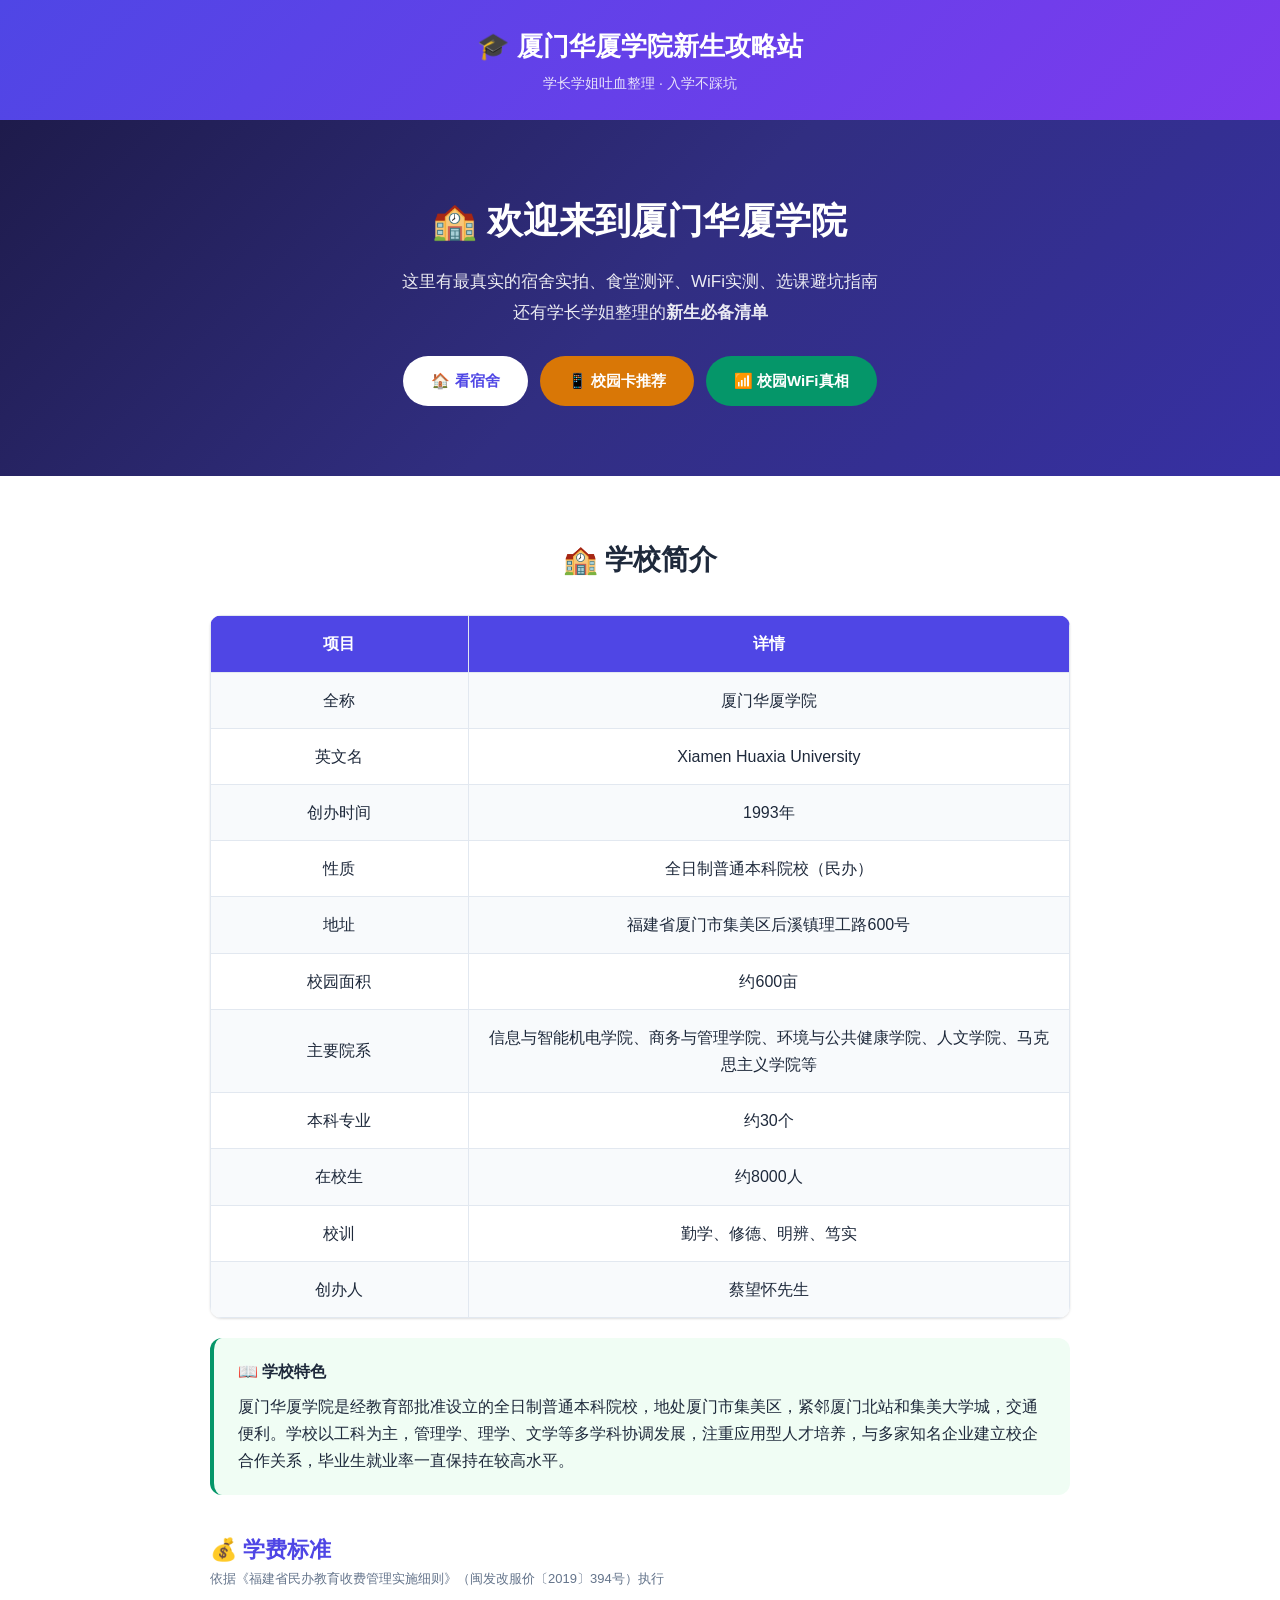
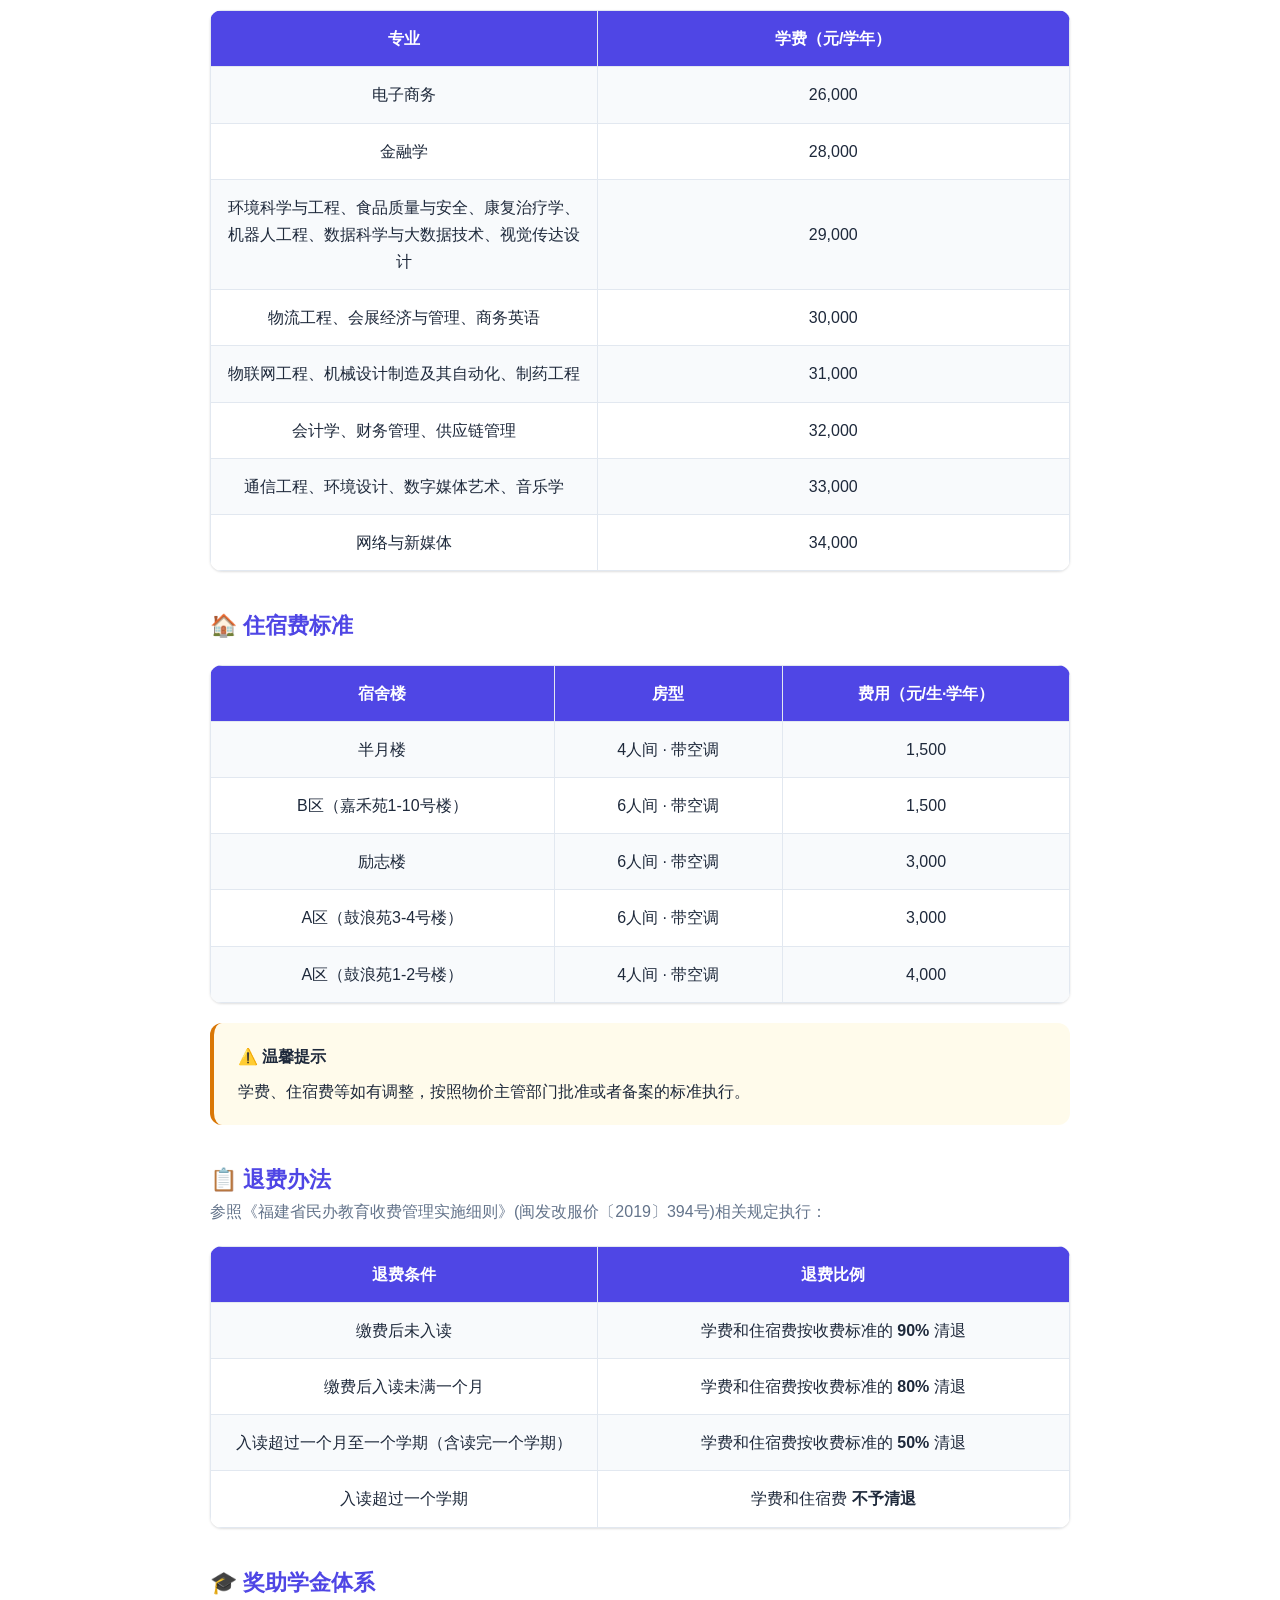
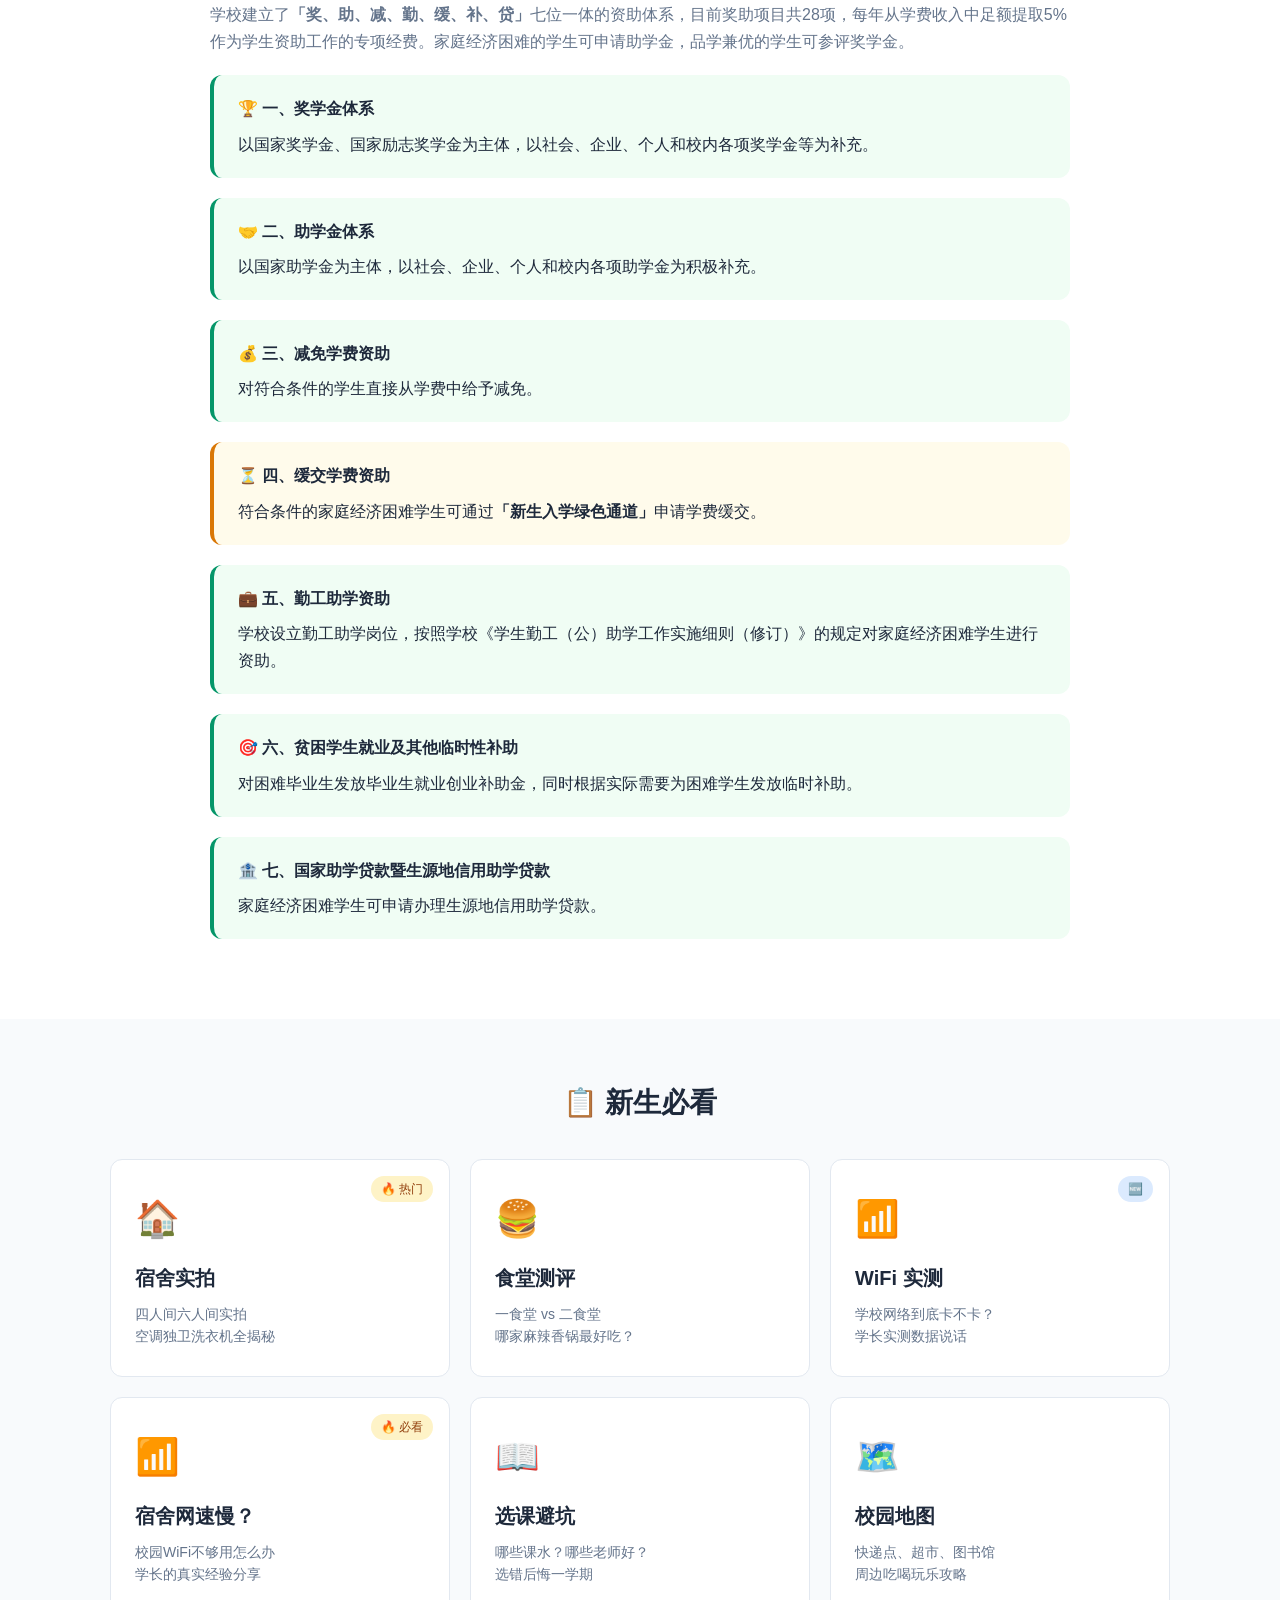
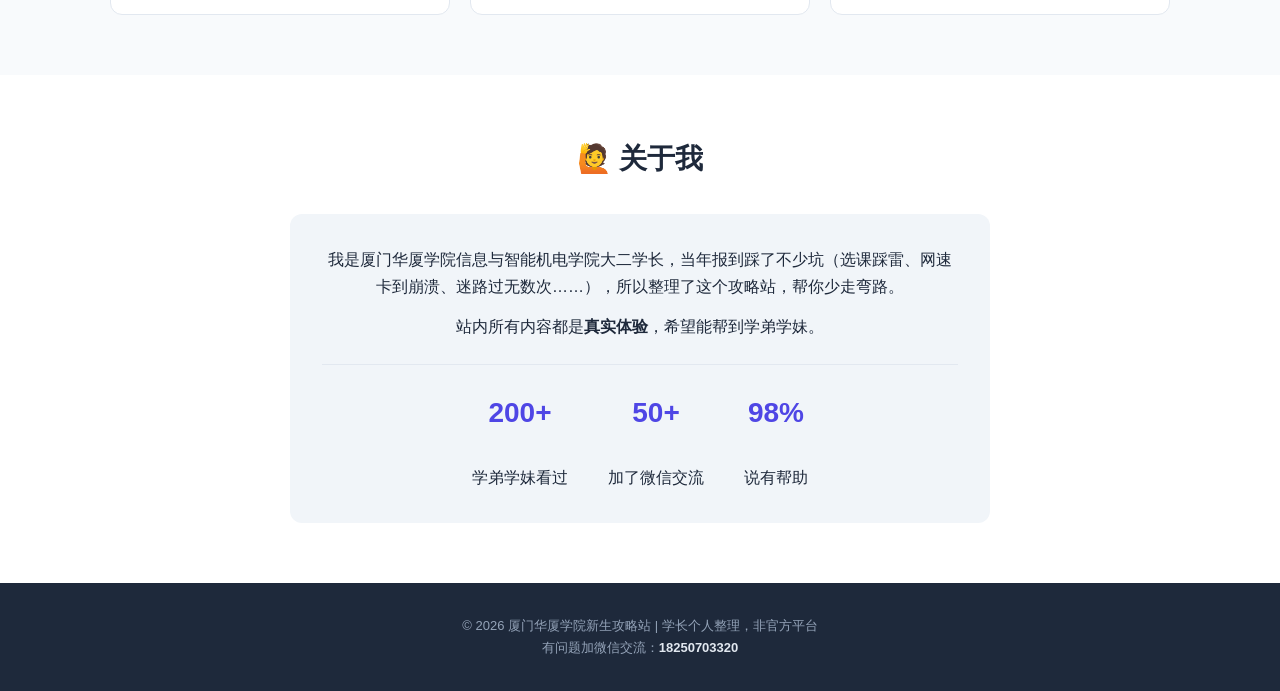
==== commit d584a8ca: "交换食堂/宿舍照片；校园WiFi页复制校园卡套餐+Claude AI内容；首页删除录取分数线卡片替换为校园卡；校园地图插入无校园跑图片及说明" ====
--- a/index.html
+++ b/index.html
@@ -29,7 +29,7 @@
       <p>这里有最真实的宿舍实拍、食堂测评、WiFi实测、选课避坑指南<br>还有学长学姐整理的<b>新生必备清单</b></p>
       <div class="hero-buttons">
         <a href="dorm.html" class="btn btn-primary">🏠 看宿舍</a>
-        <a href="scores.html" class="btn btn-warning">📊 录取分数线</a>
+        <a href="card.html" class="btn btn-warning">📱 校园卡推荐</a>
         <a href="wifi.html" class="btn btn-success">📶 校园WiFi真相</a>
       </div>
     </div>
@@ -157,13 +157,6 @@
         <span class="card-tag hot">🔥 热门</span>
       </a>
 
-      <a href="scores.html" class="card">
-        <div class="card-icon">📊</div>
-        <h3>录取分数线</h3>
-        <p>近三年各省录取分数<br>看看你够不够分数线</p>
-        <span class="card-tag hot">🔥 必看</span>
-      </a>
-
       <a href="canteen.html" class="card">
         <div class="card-icon">🍔</div>
         <h3>食堂测评</h3>
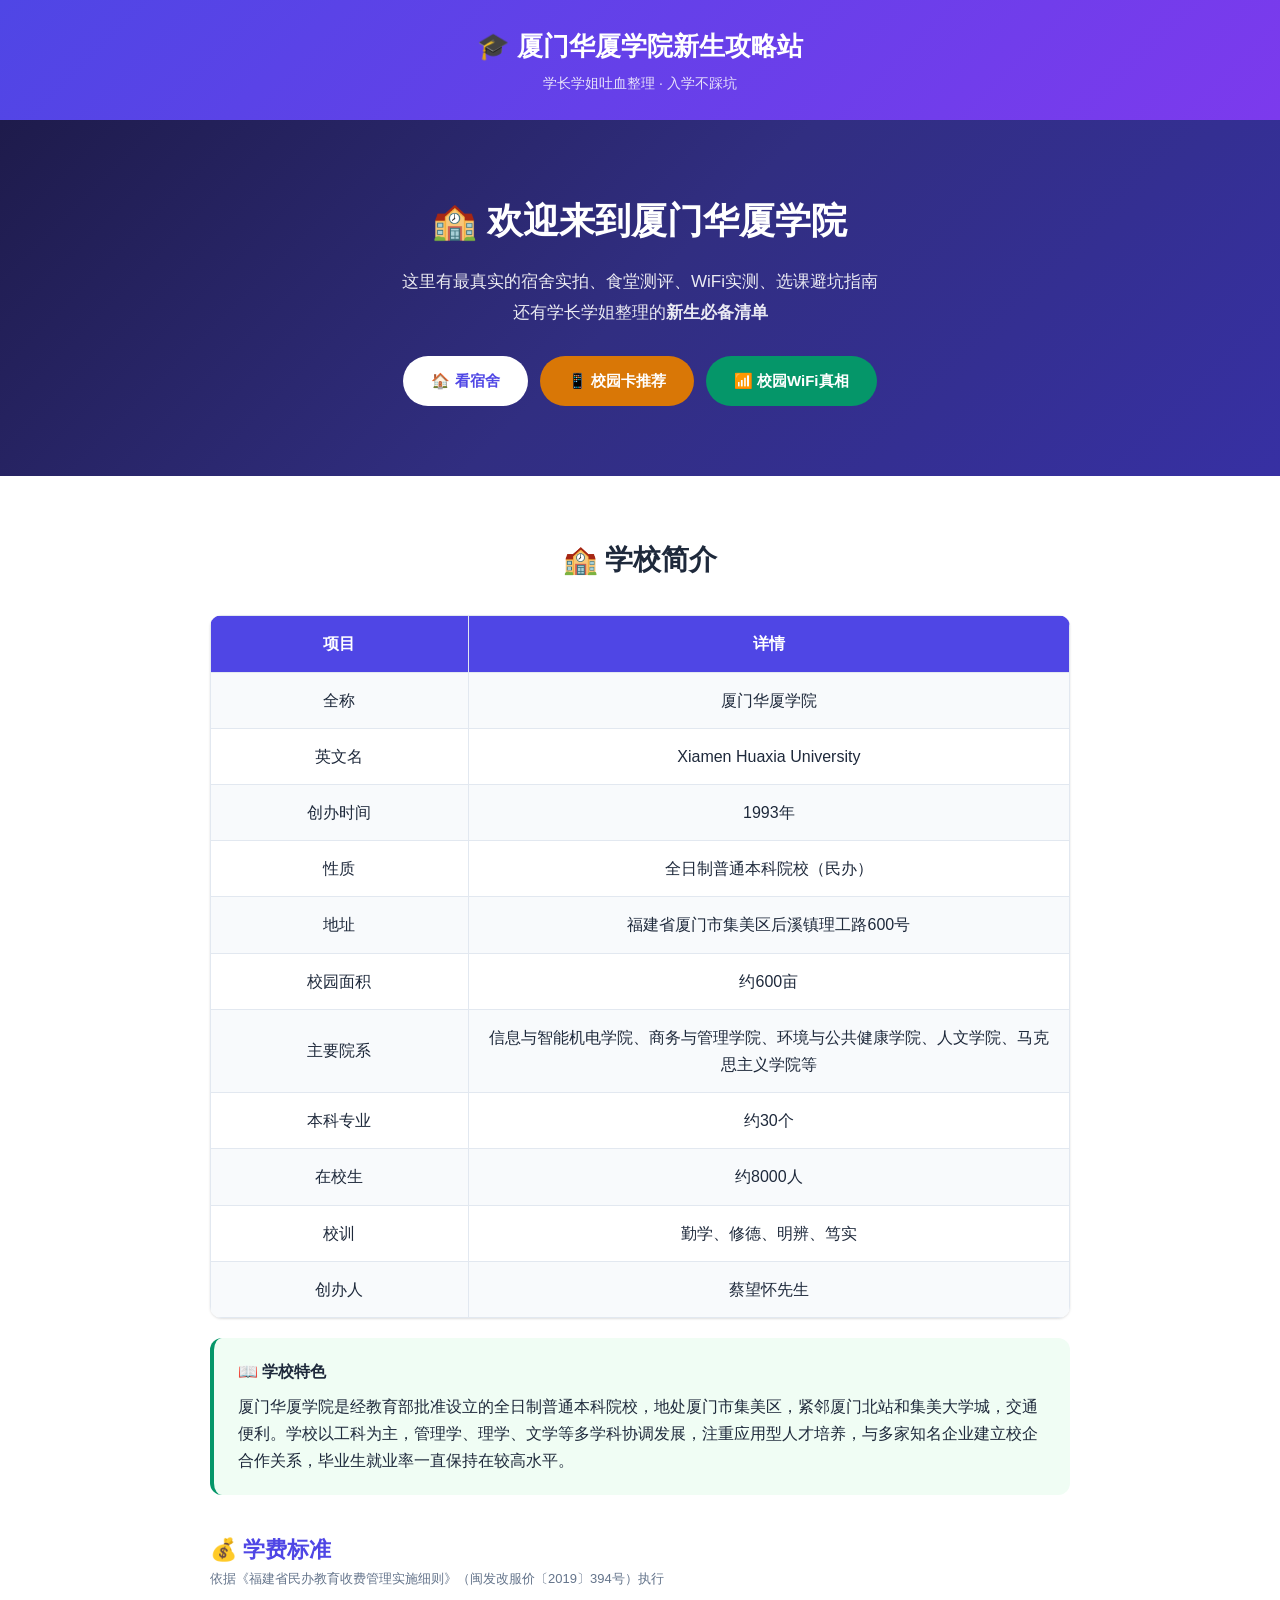
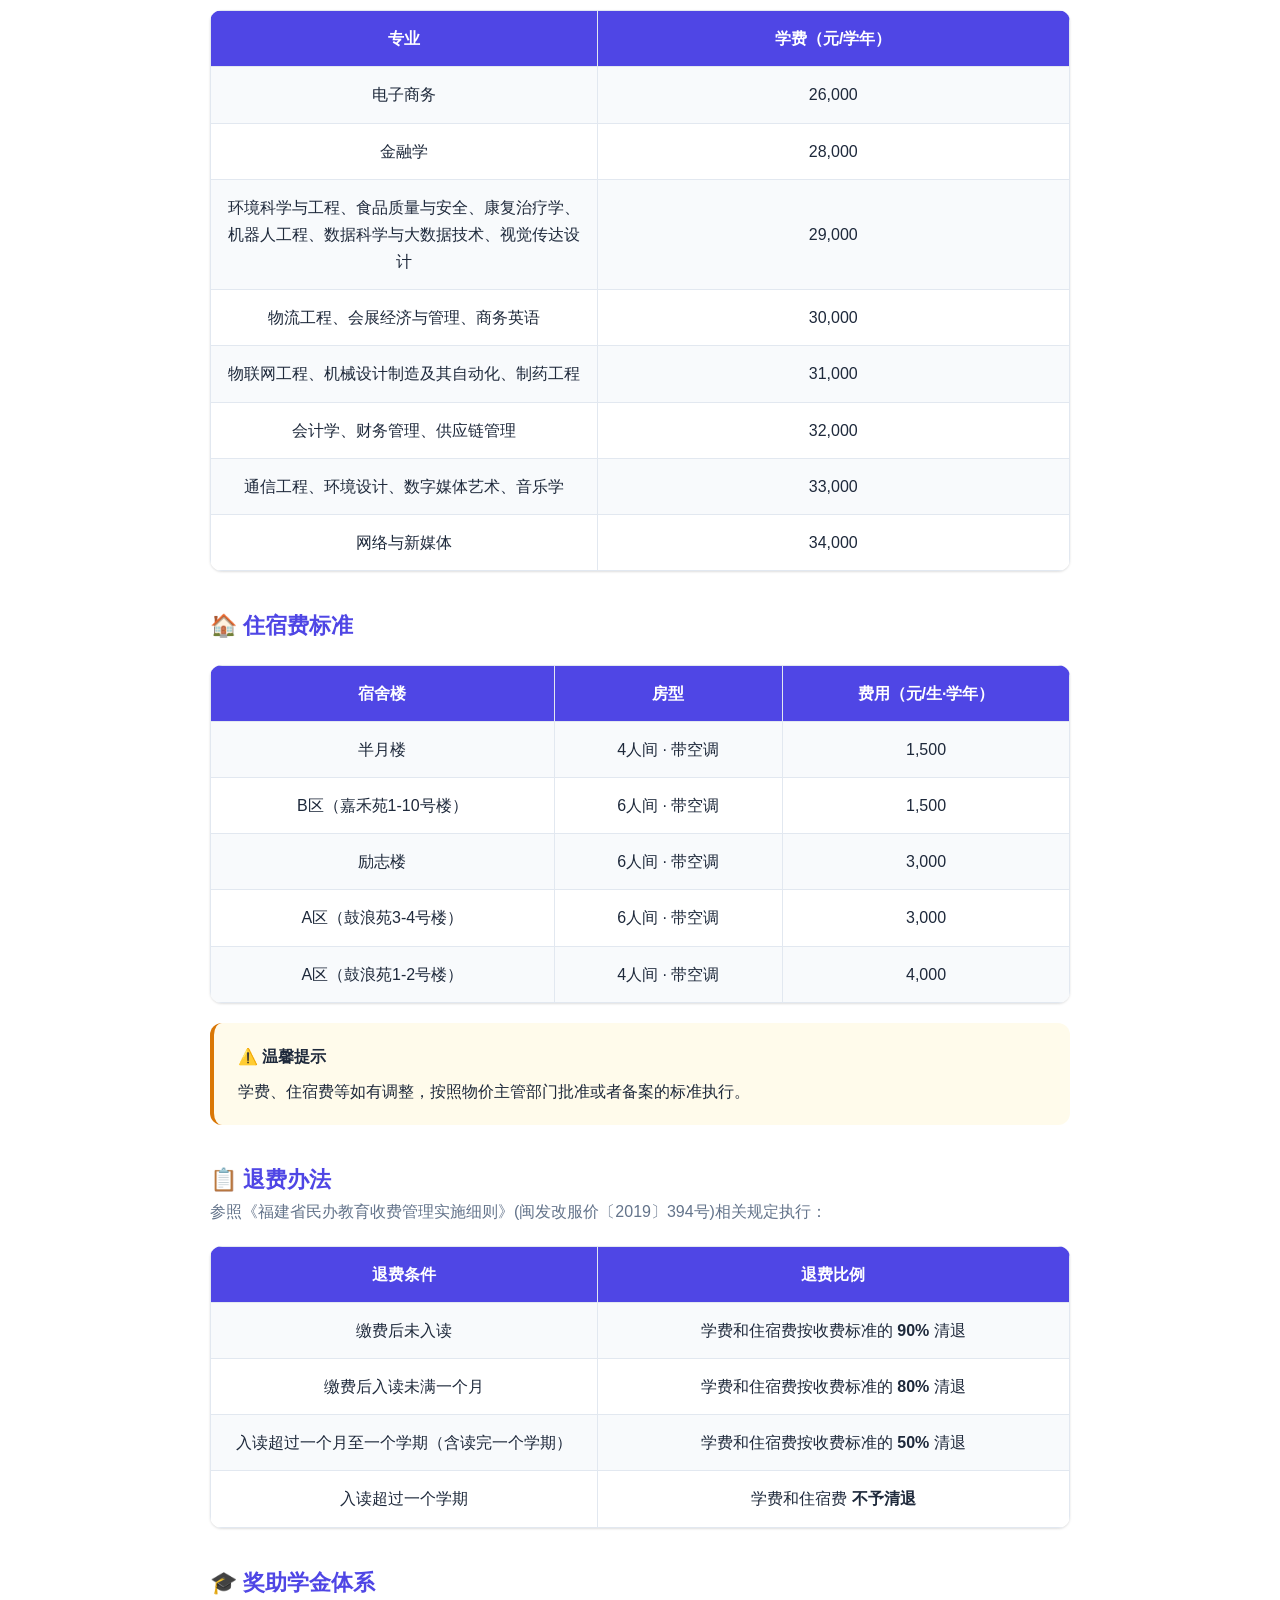
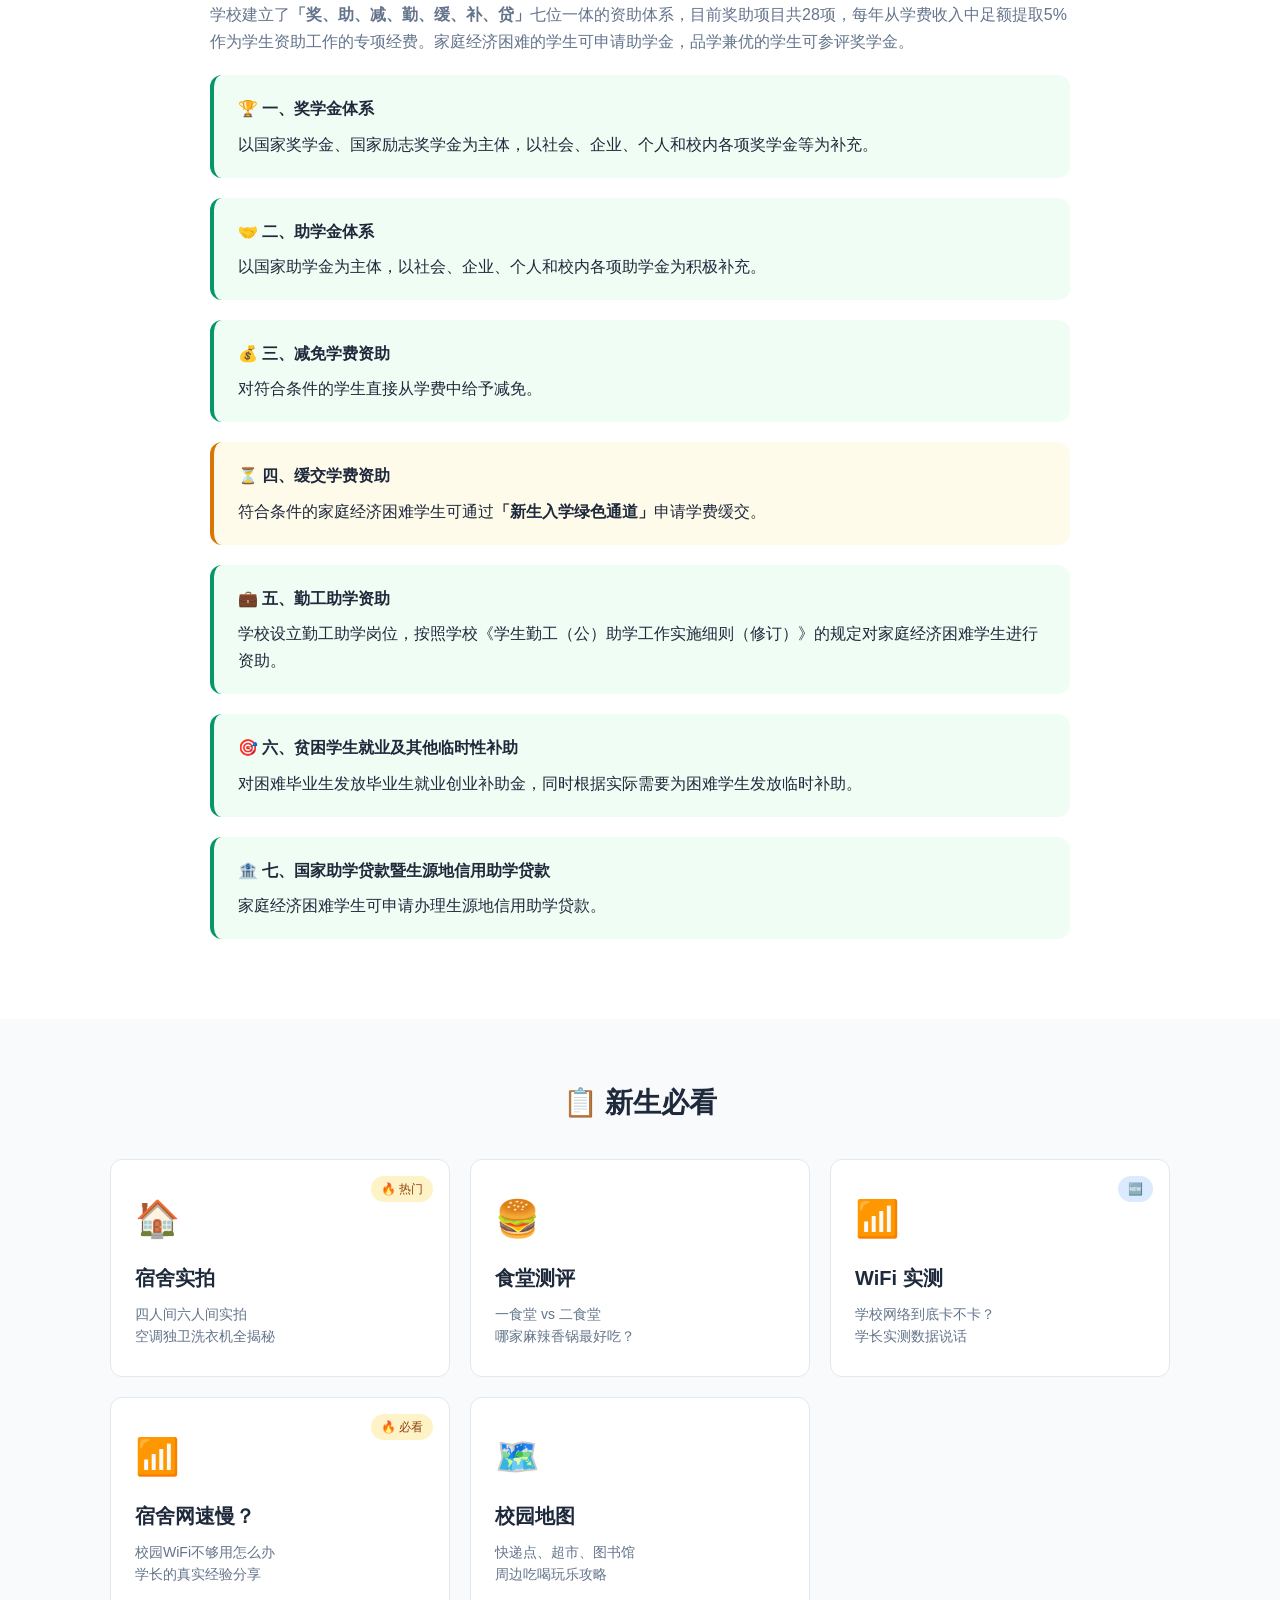
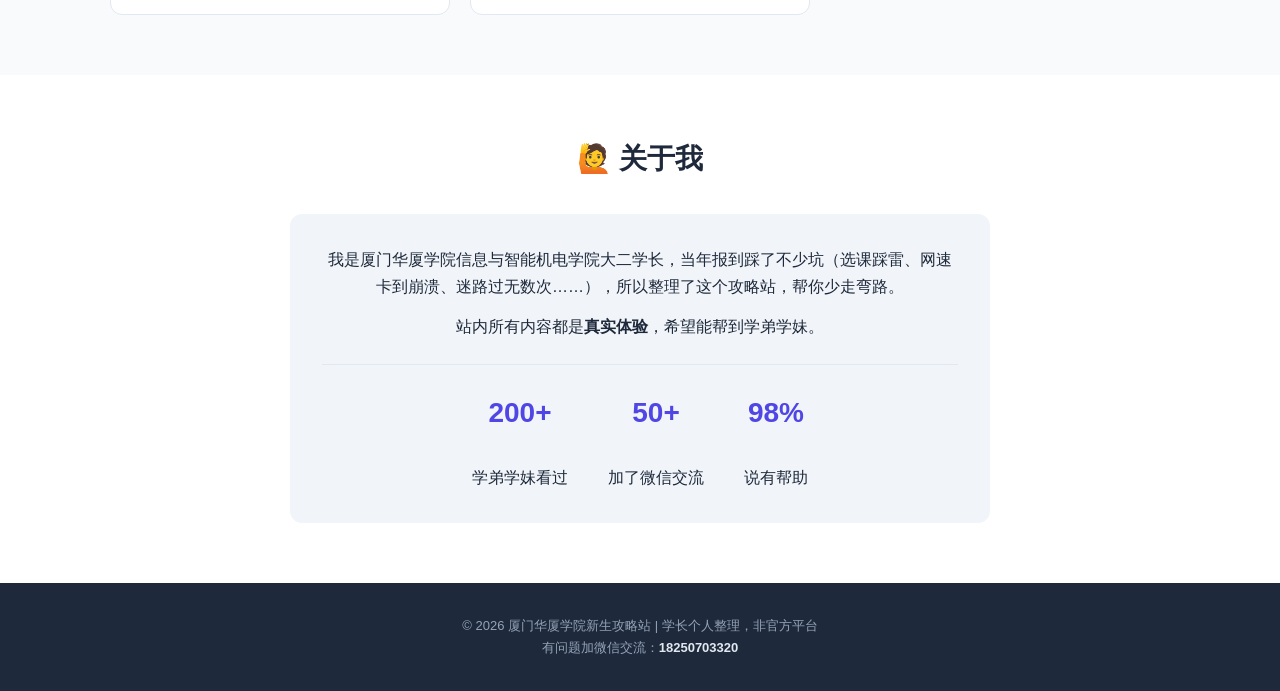
==== commit b9c58d6c: "修正套餐短信500条/通话500分钟；Claude AI底色改为深灰蓝色提升可读性；首页删除选课避坑卡片" ====
--- a/index.html
+++ b/index.html
@@ -177,12 +177,6 @@
         <span class="card-tag hot">🔥 必看</span>
       </a>
 
-      <a href="course.html" class="card">
-        <div class="card-icon">📖</div>
-        <h3>选课避坑</h3>
-        <p>哪些课水？哪些老师好？<br>选错后悔一学期</p>
-      </a>
-
       <a href="map.html" class="card">
         <div class="card-icon">🗺️</div>
         <h3>校园地图</h3>
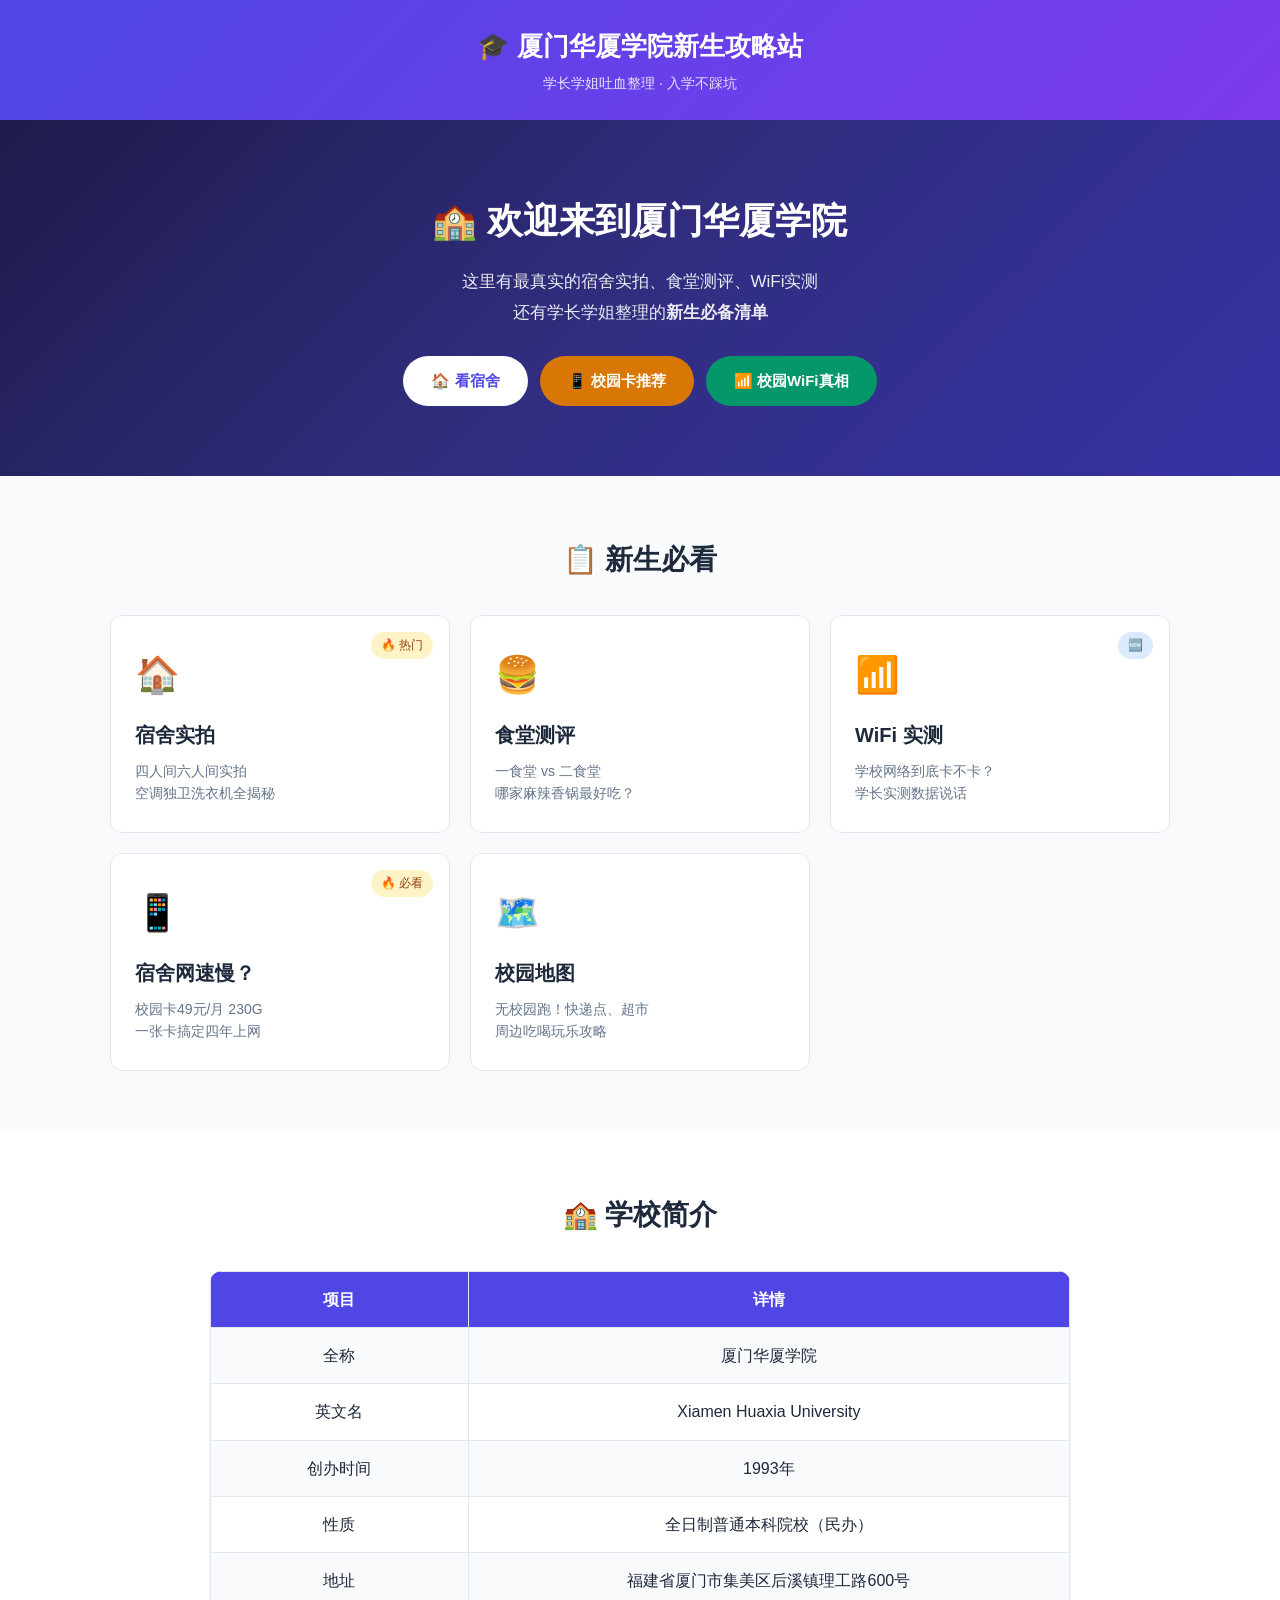
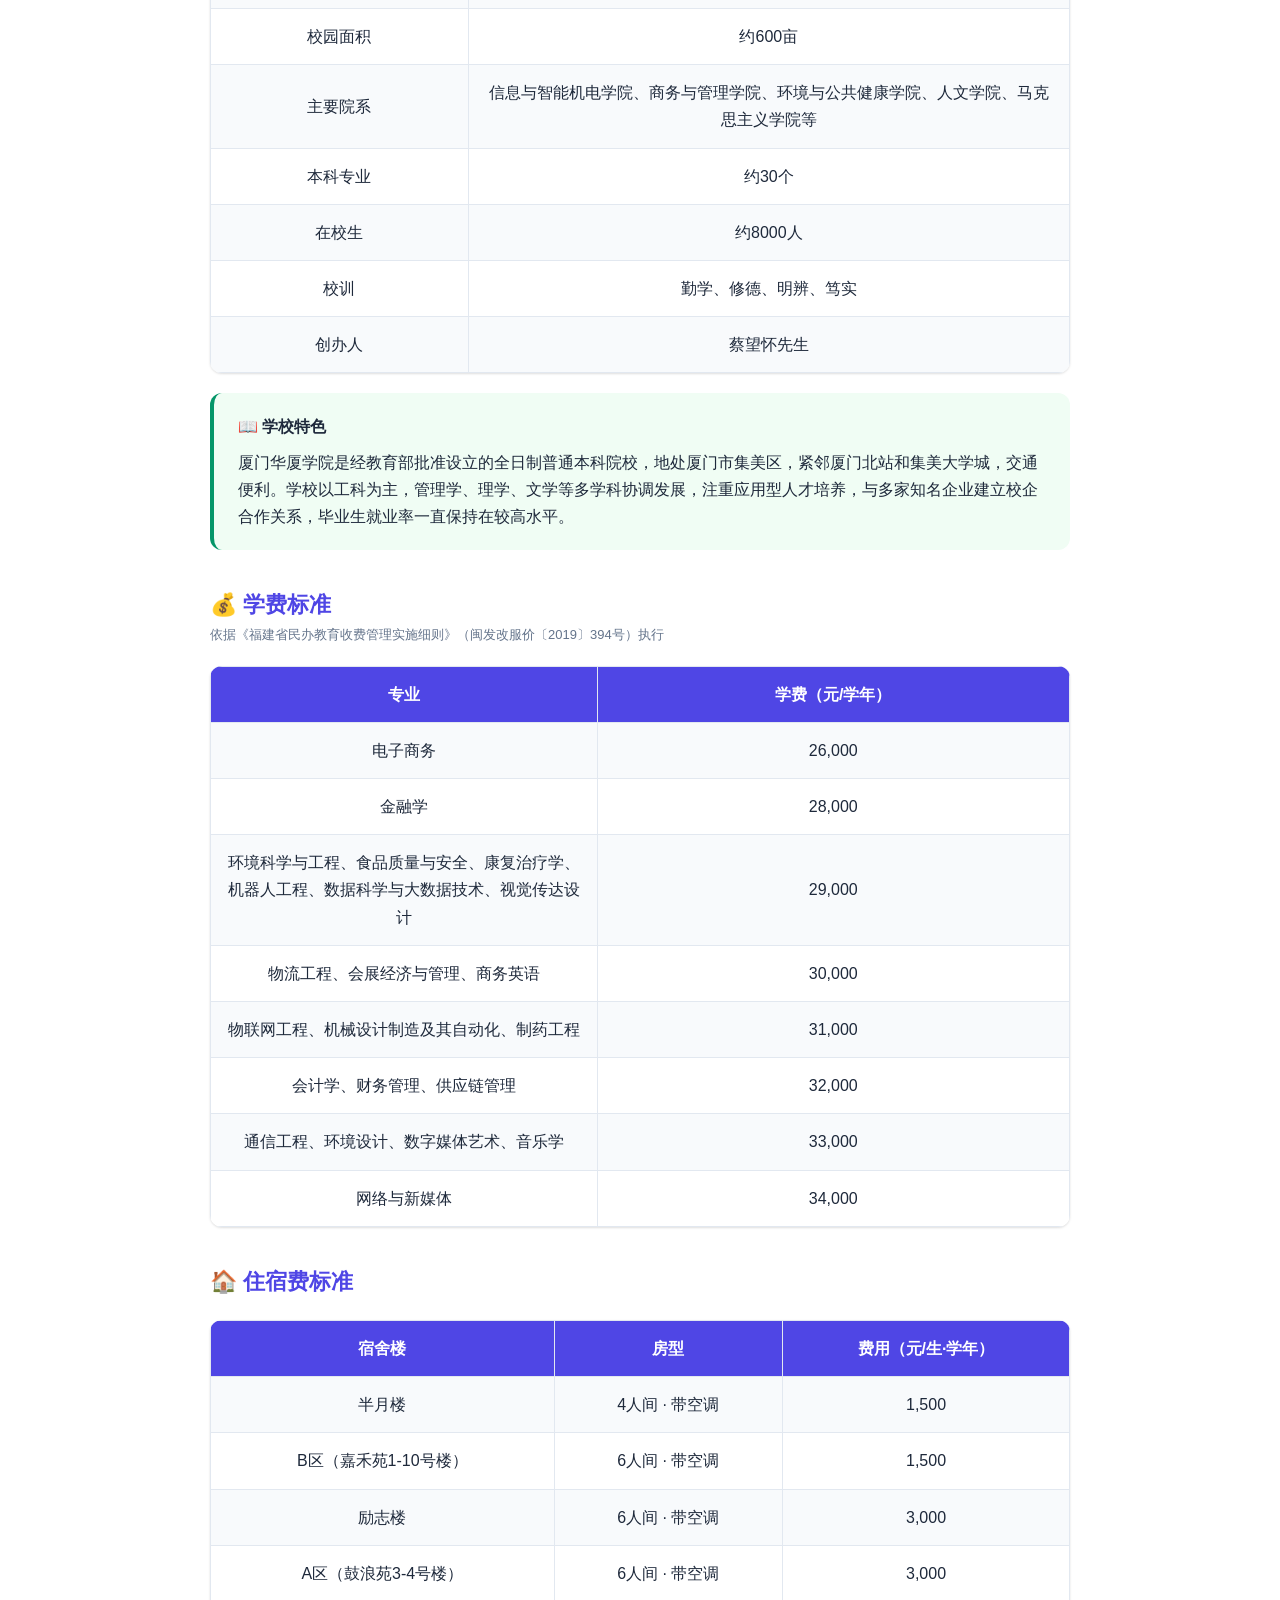
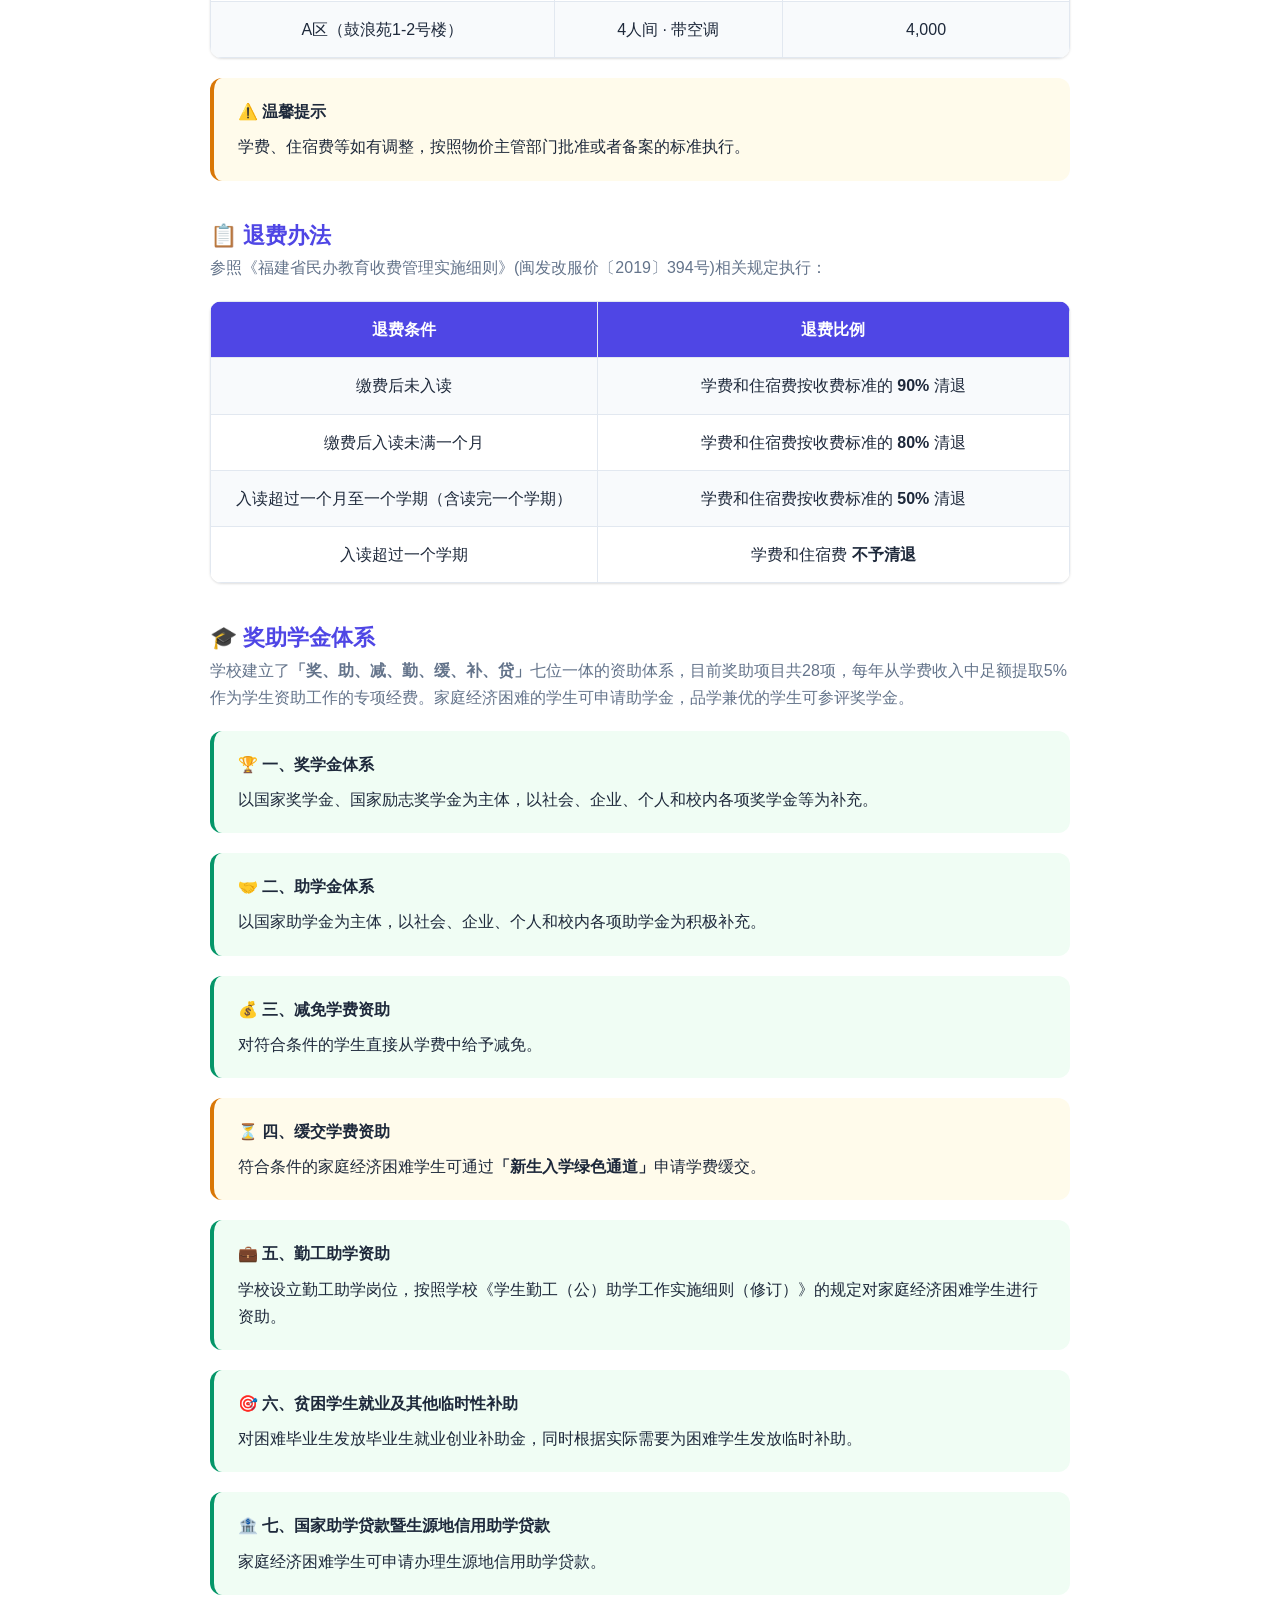
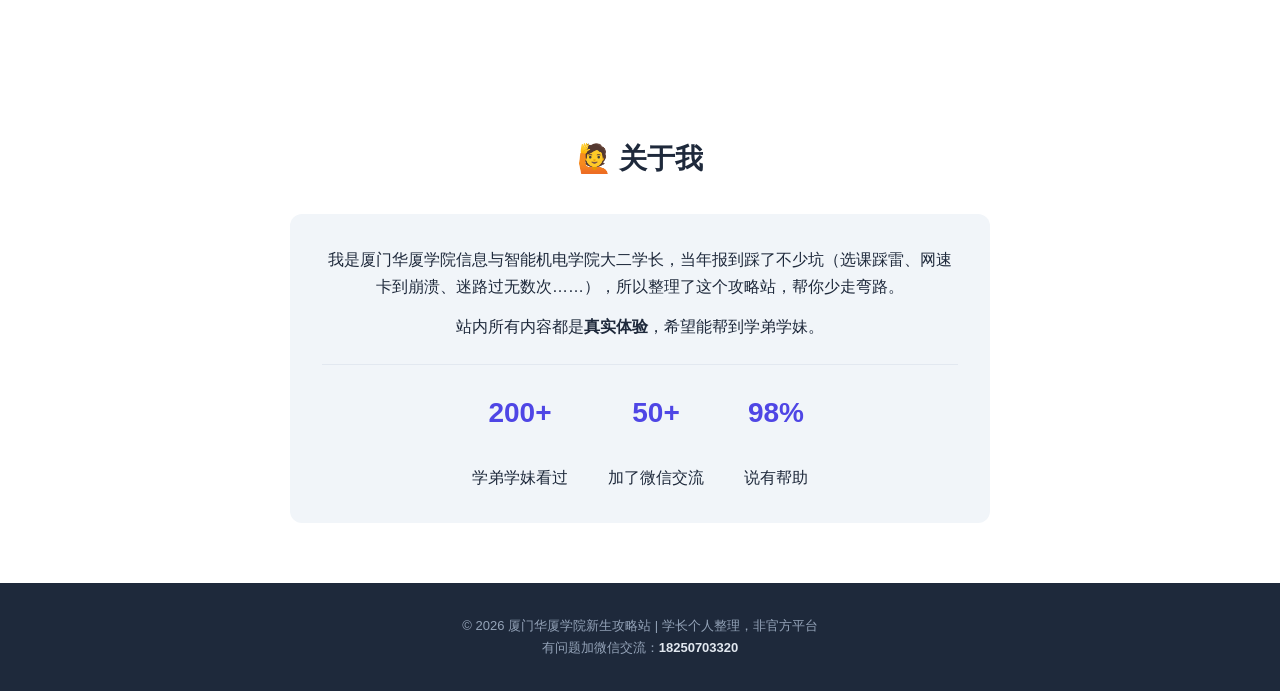
==== commit b3e4e17f: "新生必看卡片移到首页最顶部，Hero下方第一屏展示；优化卡片描述" ====
--- a/index.html
+++ b/index.html
@@ -26,12 +26,55 @@
   <div class="container">
     <div class="hero-content">
       <h2>🏫 欢迎来到厦门华厦学院</h2>
-      <p>这里有最真实的宿舍实拍、食堂测评、WiFi实测、选课避坑指南<br>还有学长学姐整理的<b>新生必备清单</b></p>
+      <p>这里有最真实的宿舍实拍、食堂测评、WiFi实测<br>还有学长学姐整理的<b>新生必备清单</b></p>
       <div class="hero-buttons">
         <a href="dorm.html" class="btn btn-primary">🏠 看宿舍</a>
         <a href="card.html" class="btn btn-warning">📱 校园卡推荐</a>
         <a href="wifi.html" class="btn btn-success">📶 校园WiFi真相</a>
       </div>
+    </div>
+  </div>
+</section>
+
+<!-- ====== 快速导航卡片 ====== -->
+<section class="section cards-section">
+  <div class="container">
+    <h2 class="section-title">📋 新生必看</h2>
+    <div class="cards-grid">
+
+      <a href="dorm.html" class="card">
+        <div class="card-icon">🏠</div>
+        <h3>宿舍实拍</h3>
+        <p>四人间六人间实拍<br>空调独卫洗衣机全揭秘</p>
+        <span class="card-tag hot">🔥 热门</span>
+      </a>
+
+      <a href="canteen.html" class="card">
+        <div class="card-icon">🍔</div>
+        <h3>食堂测评</h3>
+        <p>一食堂 vs 二食堂<br>哪家麻辣香锅最好吃？</p>
+      </a>
+
+      <a href="wifi.html" class="card">
+        <div class="card-icon">📶</div>
+        <h3>WiFi 实测</h3>
+        <p>学校网络到底卡不卡？<br>学长实测数据说话</p>
+        <span class="card-tag new">🆕</span>
+      </a>
+
+      <a href="card.html" class="card">
+        <div class="card-icon">📱</div>
+        <h3>宿舍网速慢？</h3>
+        <p>校园卡49元/月 230G<br>一张卡搞定四年上网</p>
+        <span class="card-tag hot">🔥 必看</span>
+      </a>
+
+      <a href="map.html" class="card">
+        <div class="card-icon">🗺️</div>
+        <h3>校园地图</h3>
+        <p>无校园跑！快递点、超市<br>周边吃喝玩乐攻略</p>
+      </a>
+
     </div>
   </div>
 </section>
@@ -144,49 +187,6 @@
   </div>
 </section>
 
-<!-- ====== 快速导航卡片 ====== -->
-<section class="section cards-section">
-  <div class="container">
-    <h2 class="section-title">📋 新生必看</h2>
-    <div class="cards-grid">
-
-      <a href="dorm.html" class="card">
-        <div class="card-icon">🏠</div>
-        <h3>宿舍实拍</h3>
-        <p>四人间六人间实拍<br>空调独卫洗衣机全揭秘</p>
-        <span class="card-tag hot">🔥 热门</span>
-      </a>
-
-      <a href="canteen.html" class="card">
-        <div class="card-icon">🍔</div>
-        <h3>食堂测评</h3>
-        <p>一食堂 vs 二食堂<br>哪家麻辣香锅最好吃？</p>
-      </a>
-
-      <a href="wifi.html" class="card">
-        <div class="card-icon">📶</div>
-        <h3>WiFi 实测</h3>
-        <p>学校网络到底卡不卡？<br>学长实测数据说话</p>
-        <span class="card-tag new">🆕</span>
-      </a>
-
-      <a href="card.html" class="card">
-        <div class="card-icon">📶</div>
-        <h3>宿舍网速慢？</h3>
-        <p>校园WiFi不够用怎么办<br>学长的真实经验分享</p>
-        <span class="card-tag hot">🔥 必看</span>
-      </a>
-
-      <a href="map.html" class="card">
-        <div class="card-icon">🗺️</div>
-        <h3>校园地图</h3>
-        <p>快递点、超市、图书馆<br>周边吃喝玩乐攻略</p>
-      </a>
-
-    </div>
-  </div>
-</section>
-
 <!-- ====== 信任区 ====== -->
 <section class="section trust">
   <div class="container">
